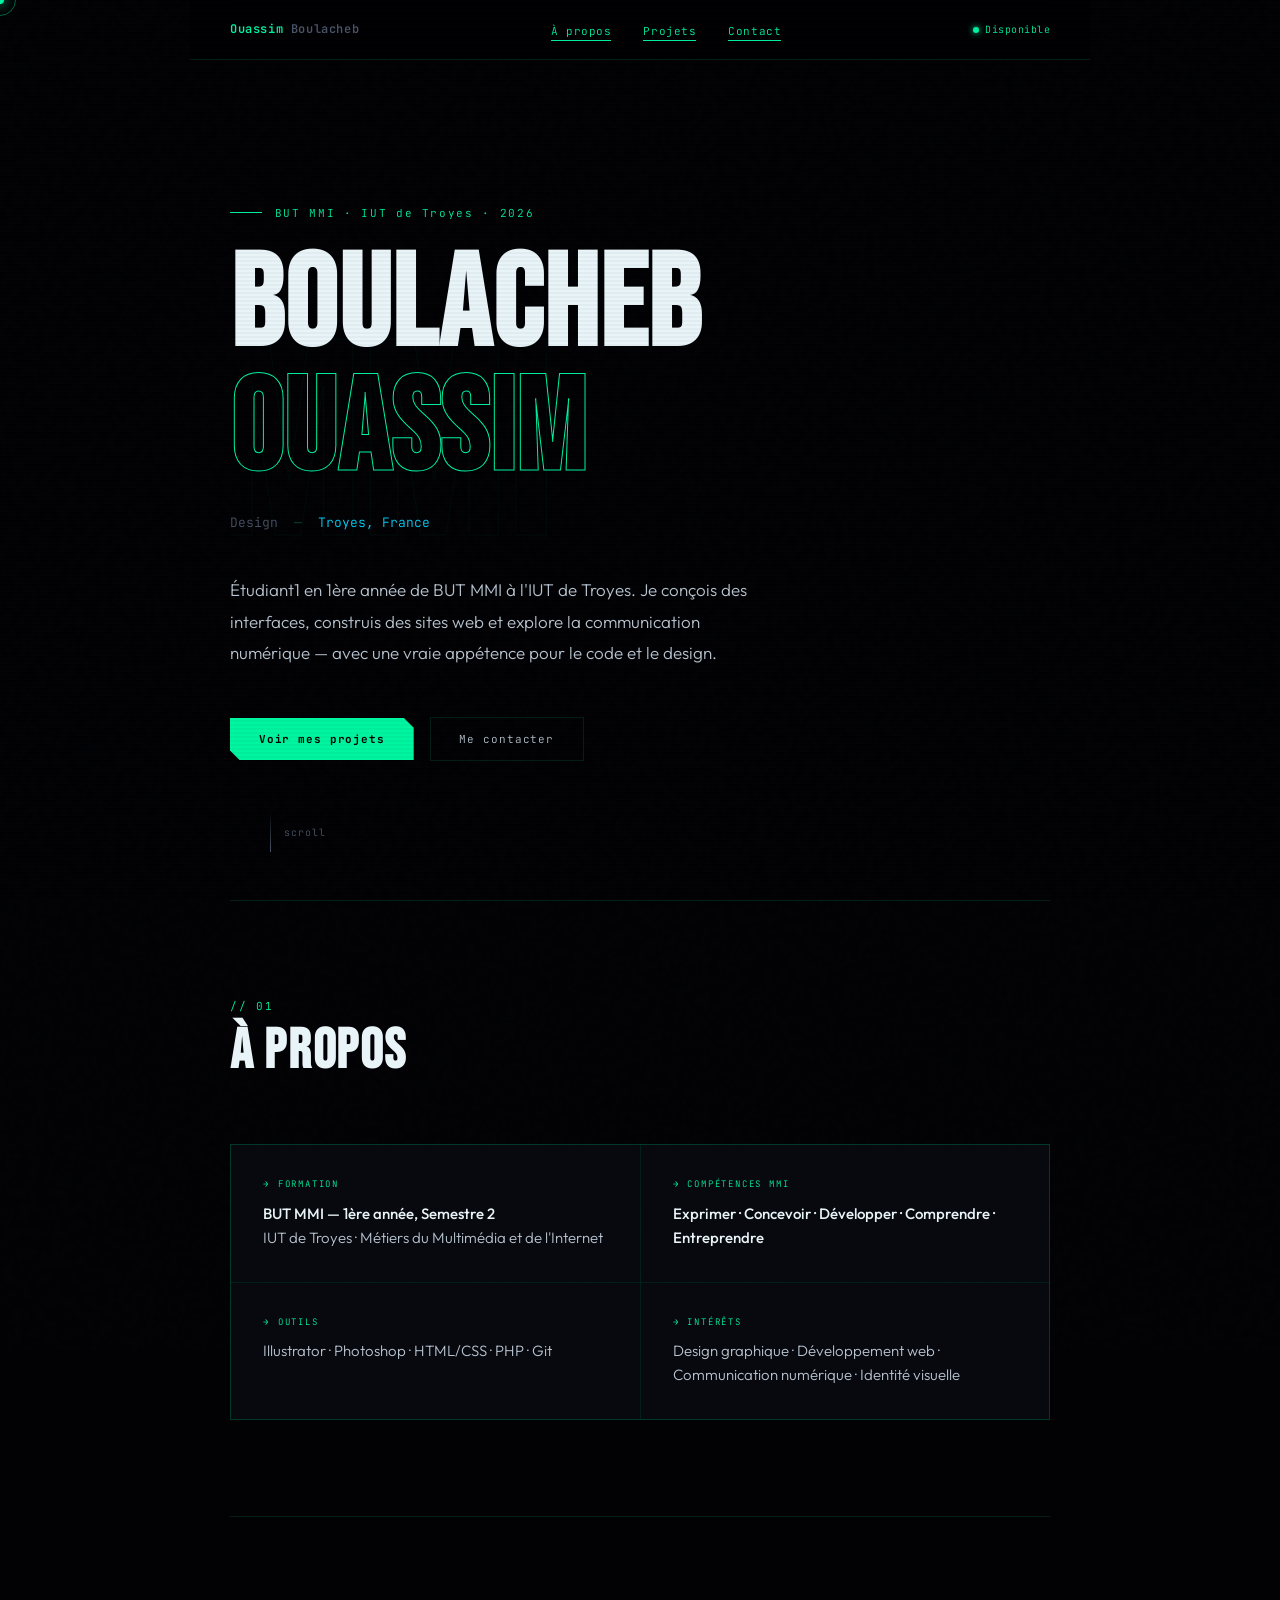
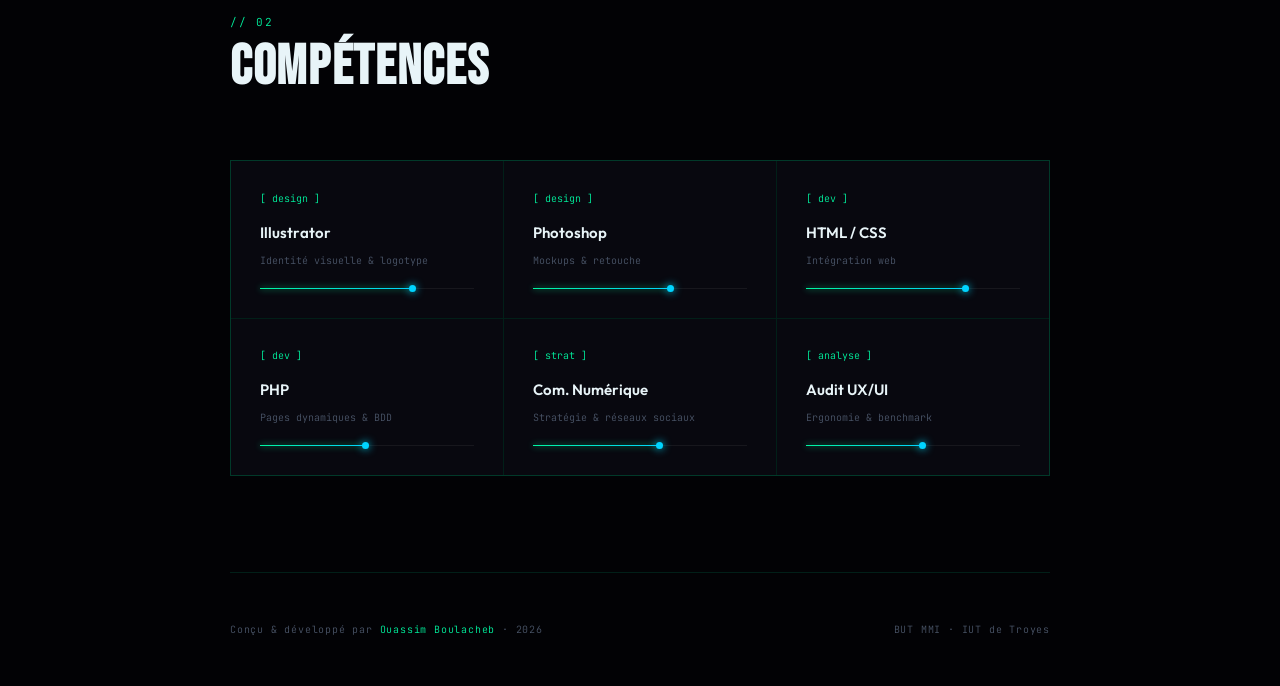
==== index.html @ 1a275382 "Update index.html" ====
<!DOCTYPE html>
<html lang="fr">
<head>
  <meta charset="UTF-8">
  <meta name="viewport" content="width=device-width, initial-scale=1.0">
  <title>Boulacheb Ouassim — Portfolio MMI</title>
  <link rel="stylesheet" href="style.css">
</head>
<body>

<div class="cursor"></div>
<div class="cursor-ring"></div>

<nav>
  <div class="nav-inner">
    <a href="index.html" class="nav-logo">Ouassim <span>Boulacheb</span></a>
    <ul class="nav-links">
      <li><a href="index.html" class="active">À propos</a></li>
      <li><a href="projets.html">Projets</a></li>
      <li><a href="contact.html">Contact</a></li>
    </ul>
    <span class="status-dot">Disponible</span>
  </div>
</nav>

<div class="container">

  <section class="hero">
    <div class="hero-bg-text" aria-hidden="true">MMI</div>

    <span class="hero-tag fade-in">BUT MMI · IUT de Troyes · 2026</span>

    <h1 class="hero-name fade-in delay-1">
      Boulacheb<br><span class="highlight">Ouassim</span>
    </h1>

    <p class="hero-sub fade-in delay-2">
      <span data-typed="Développeur web|Designer UI|Étudiant MMI|Créatif tech"></span>
      <span class="sep">—</span>
      <span class="loc">Troyes, France</span>
    </p>

    <p class="hero-desc fade-in delay-3">
      Étudiant1 en 1ère année de BUT MMI à l'IUT de Troyes. Je conçois des interfaces, construis des sites web et explore la communication numérique — avec une vraie appétence pour le code et le design.
    </p>

    <div class="hero-cta fade-in delay-4">
      <a href="projets.html" class="btn btn-primary">Voir mes projets</a>
      <a href="contact.html" class="btn btn-ghost">Me contacter</a>
    </div>

    <div class="scroll-hint fade-in delay-5">scroll</div>
  </section>

  <section id="about">
    <div class="sec-header fade-in">
      <span class="sec-num">// 01</span>
      <h2 class="sec-title">À propos</h2>
    </div>
    <div class="about-grid fade-in delay-1">
      <div class="about-cell">
        <div class="about-cell-label">Formation</div>
        <div class="about-cell-val"><strong>BUT MMI — 1ère année, Semestre 2</strong><br>IUT de Troyes · Métiers du Multimédia et de l'Internet</div>
      </div>
      <div class="about-cell">
        <div class="about-cell-label">Compétences MMI</div>
        <div class="about-cell-val"><strong>Exprimer · Concevoir · Développer · Comprendre · Entreprendre</strong></div>
      </div>
      <div class="about-cell">
        <div class="about-cell-label">Outils</div>
        <div class="about-cell-val">Illustrator · Photoshop · HTML/CSS · PHP · Git</div>
      </div>
      <div class="about-cell">
        <div class="about-cell-label">Intérêts</div>
        <div class="about-cell-val">Design graphique · Développement web · Communication numérique · Identité visuelle</div>
      </div>
    </div>
  </section>

  <section id="skills">
    <div class="sec-header fade-in">
      <span class="sec-num">// 02</span>
      <h2 class="sec-title">Compétences</h2>
    </div>
    <div class="skills-grid">
      <div class="skill-card fade-in delay-1">
        <span class="skill-icon">[ design ]</span>
        <div class="skill-name">Illustrator</div>
        <div class="skill-desc">Identité visuelle & logotype</div>
        <div class="skill-bar"><div class="skill-fill" style="width:72%"></div></div>
      </div>
      <div class="skill-card fade-in delay-2">
        <span class="skill-icon">[ design ]</span>
        <div class="skill-name">Photoshop</div>
        <div class="skill-desc">Mockups & retouche</div>
        <div class="skill-bar"><div class="skill-fill" style="width:65%"></div></div>
      </div>
      <div class="skill-card fade-in delay-3">
        <span class="skill-icon">[ dev ]</span>
        <div class="skill-name">HTML / CSS</div>
        <div class="skill-desc">Intégration web</div>
        <div class="skill-bar"><div class="skill-fill" style="width:75%"></div></div>
      </div>
      <div class="skill-card fade-in delay-4">
        <span class="skill-icon">[ dev ]</span>
        <div class="skill-name">PHP</div>
        <div class="skill-desc">Pages dynamiques & BDD</div>
        <div class="skill-bar"><div class="skill-fill" style="width:50%"></div></div>
      </div>
      <div class="skill-card fade-in delay-5">
        <span class="skill-icon">[ strat ]</span>
        <div class="skill-name">Com. Numérique</div>
        <div class="skill-desc">Stratégie & réseaux sociaux</div>
        <div class="skill-bar"><div class="skill-fill" style="width:60%"></div></div>
      </div>
      <div class="skill-card fade-in delay-6">
        <span class="skill-icon">[ analyse ]</span>
        <div class="skill-name">Audit UX/UI</div>
        <div class="skill-desc">Ergonomie & benchmark</div>
        <div class="skill-bar"><div class="skill-fill" style="width:55%"></div></div>
      </div>
    </div>
  </section>

  <footer>
    <div class="footer-inner">
      <p class="footer-copy">Conçu &amp; développé par <span>Ouassim Boulacheb</span> · 2026</p>
      <p class="footer-copy">BUT MMI · IUT de Troyes</p>
    </div>
  </footer>

</div>

<script src="main.js"></script>
</body>
</html>
---- style.css ----
@import url('https://fonts.googleapis.com/css2?family=Bebas+Neue&family=JetBrains+Mono:ital,wght@0,100..800;1,100..800&family=Outfit:wght@300;400;500;600&display=swap');

:root {
  --bg:       #020205;
  --bg1:      #08080f;
  --bg2:      #0d0d1a;
  --accent:   #00f5a0;
  --accent2:  #00d4ff;
  --hot:      #ff3366;
  --border:   rgba(0,245,160,0.12);
  --border2:  rgba(0,245,160,0.3);
  --text:     #b8c5d0;
  --dim:      #4a5568;
  --white:    #e8f4f8;
}

*,*::before,*::after{margin:0;padding:0;box-sizing:border-box}
html{scroll-behavior:smooth}

body {
  background: var(--bg);
  color: var(--text);
  font-family: 'Outfit', sans-serif;
  font-size: 16px;
  font-weight: 300;
  line-height: 1.7;
  overflow-x: hidden;
  cursor: none;
}

/* CUSTOM CURSOR */
.cursor {
  position: fixed;
  width: 8px; height: 8px;
  background: var(--accent);
  border-radius: 50%;
  pointer-events: none;
  z-index: 9999;
  transform: translate(-50%, -50%);
  transition: transform 0.1s, background 0.2s;
  box-shadow: 0 0 12px var(--accent);
}
.cursor-ring {
  position: fixed;
  width: 32px; height: 32px;
  border: 1px solid rgba(0,245,160,0.4);
  border-radius: 50%;
  pointer-events: none;
  z-index: 9998;
  transform: translate(-50%, -50%);
  transition: all 0.15s ease;
}
body:hover .cursor { opacity: 1; }

/* SCAN LINE */
body::after {
  content: '';
  position: fixed;
  inset: 0;
  background: repeating-linear-gradient(
    0deg,
    transparent,
    transparent 2px,
    rgba(0,0,0,0.03) 2px,
    rgba(0,0,0,0.03) 4px
  );
  pointer-events: none;
  z-index: 9997;
}

/* NOISE */
body::before {
  content: '';
  position: fixed;
  inset: -50%;
  width: 200%; height: 200%;
  background-image: url("data:image/svg+xml,%3Csvg viewBox='0 0 256 256' xmlns='http://www.w3.org/2000/svg'%3E%3Cfilter id='noise'%3E%3CfeTurbulence type='fractalNoise' baseFrequency='0.9' numOctaves='4' stitchTiles='stitch'/%3E%3C/filter%3E%3Crect width='100%25' height='100%25' filter='url(%23noise)' opacity='0.03'/%3E%3C/svg%3E");
  pointer-events: none;
  z-index: 0;
  opacity: 0.4;
}

/* CONTAINER */
.container {
  max-width: 900px;
  margin: 0 auto;
  padding: 0 2.5rem;
  position: relative;
  z-index: 1;
}

/* ── NAV ── */
nav {
  position: fixed;
  top: 0; left: 0; right: 0;
  z-index: 500;
  padding: 0;
}
.nav-inner {
  max-width: 900px;
  margin: 0 auto;
  padding: 1rem 2.5rem;
  display: flex;
  justify-content: space-between;
  align-items: center;
  border-bottom: 1px solid var(--border);
  background: rgba(2,2,5,0.85);
  backdrop-filter: blur(24px);
}
.nav-logo {
  font-family: 'JetBrains Mono', monospace;
  font-size: 12px;
  font-weight: 600;
  color: var(--accent);
  text-decoration: none;
  letter-spacing: 0.05em;
}
.nav-logo span { color: var(--dim); }
.nav-links { list-style: none; display: flex; gap: 2rem; }
.nav-links a {
  font-family: 'JetBrains Mono', monospace;
  font-size: 11px;
  color: var(--dim);
  text-decoration: none;
  letter-spacing: 0.05em;
  transition: color 0.2s;
  position: relative;
}
.nav-links a::after {
  content: '';
  position: absolute;
  bottom: -3px; left: 0;
  width: 0; height: 1px;
  background: var(--accent);
  transition: width 0.25s;
}
.nav-links a:hover, .nav-links a.active { color: var(--accent); }
.nav-links a:hover::after, .nav-links a.active::after { width: 100%; }

/* STATUS DOT */
.status-dot {
  display: inline-flex;
  align-items: center;
  gap: 6px;
  font-family: 'JetBrains Mono', monospace;
  font-size: 10px;
  color: var(--accent);
  letter-spacing: 0.05em;
}
.status-dot::before {
  content: '';
  width: 6px; height: 6px;
  background: var(--accent);
  border-radius: 50%;
  animation: pulse 2s infinite;
  box-shadow: 0 0 6px var(--accent);
}
@keyframes pulse {
  0%,100%{opacity:1;transform:scale(1)}
  50%{opacity:0.5;transform:scale(0.8)}
}

/* ── HERO ── */
.hero {
  min-height: 100vh;
  display: flex;
  flex-direction: column;
  justify-content: center;
  padding: 8rem 0 4rem;
  position: relative;
  overflow: hidden;
}

/* BIG BG TEXT */
.hero-bg-text {
  position: absolute;
  top: 50%; left: -2%;
  transform: translateY(-50%);
  font-family: 'Bebas Neue', sans-serif;
  font-size: clamp(140px, 22vw, 280px);
  color: transparent;
  -webkit-text-stroke: 1px rgba(0,245,160,0.04);
  letter-spacing: -0.02em;
  white-space: nowrap;
  pointer-events: none;
  user-select: none;
  line-height: 1;
}

.hero-tag {
  font-family: 'JetBrains Mono', monospace;
  font-size: 11px;
  color: var(--accent);
  letter-spacing: 0.15em;
  margin-bottom: 1.5rem;
  display: flex;
  align-items: center;
  gap: 0.8rem;
}
.hero-tag::before {
  content: '';
  display: block;
  width: 32px; height: 1px;
  background: var(--accent);
}

.hero-name {
  font-family: 'Bebas Neue', sans-serif;
  font-size: clamp(64px, 11vw, 130px);
  color: var(--white);
  letter-spacing: 0.01em;
  line-height: 0.95;
  margin-bottom: 1.2rem;
  position: relative;
}

.hero-name .highlight {
  color: transparent;
  -webkit-text-stroke: 1px var(--accent);
  position: relative;
}

.hero-sub {
  font-family: 'JetBrains Mono', monospace;
  font-size: 13px;
  color: var(--dim);
  margin-bottom: 2.5rem;
  display: flex;
  align-items: center;
  gap: 1rem;
  flex-wrap: wrap;
}
.hero-sub .sep { color: var(--border2); }
.hero-sub .loc { color: var(--accent2); }

.hero-desc {
  font-size: 17px;
  color: var(--text);
  max-width: 520px;
  line-height: 1.85;
  margin-bottom: 3rem;
  font-weight: 300;
}

.hero-cta { display: flex; gap: 1rem; align-items: center; flex-wrap: wrap; }

.btn {
  display: inline-flex;
  align-items: center;
  gap: 0.5rem;
  padding: 0.75rem 1.8rem;
  font-family: 'JetBrains Mono', monospace;
  font-size: 11px;
  letter-spacing: 0.08em;
  text-decoration: none;
  transition: all 0.2s;
  position: relative;
  overflow: hidden;
}

.btn-primary {
  background: var(--accent);
  color: var(--bg);
  font-weight: 700;
  clip-path: polygon(0 0, calc(100% - 10px) 0, 100% 10px, 100% 100%, 10px 100%, 0 calc(100% - 10px));
}
.btn-primary:hover {
  background: var(--accent2);
  transform: translateY(-2px);
  box-shadow: 0 8px 24px rgba(0,245,160,0.25);
}

.btn-ghost {
  background: transparent;
  color: var(--text);
  border: 1px solid var(--border);
}
.btn-ghost:hover {
  border-color: var(--border2);
  color: var(--accent);
}

/* SCROLL INDICATOR */
.scroll-hint {
  position: absolute;
  bottom: 3rem; left: 2.5rem;
  display: flex;
  align-items: center;
  gap: 0.8rem;
  font-family: 'JetBrains Mono', monospace;
  font-size: 10px;
  color: var(--dim);
  letter-spacing: 0.1em;
  animation: float 3s ease-in-out infinite;
}
@keyframes float { 0%,100%{transform:translateY(0)}50%{transform:translateY(6px)} }
.scroll-hint::before {
  content: '';
  display: block;
  width: 1px; height: 40px;
  background: linear-gradient(to bottom, transparent, var(--dim));
}

/* ── SECTIONS ── */
section { padding: 6rem 0; border-top: 1px solid var(--border); }

.sec-header { margin-bottom: 4rem; }
.sec-num {
  font-family: 'JetBrains Mono', monospace;
  font-size: 11px;
  color: var(--accent);
  letter-spacing: 0.15em;
  display: block;
  margin-bottom: 0.5rem;
}
.sec-title {
  font-family: 'Bebas Neue', sans-serif;
  font-size: clamp(36px, 5vw, 56px);
  color: var(--white);
  letter-spacing: 0.03em;
  line-height: 1;
}

/* ── ABOUT ── */
.about-grid {
  display: grid;
  grid-template-columns: 1fr 1fr;
  gap: 1px;
  background: var(--border);
  border: 1px solid var(--border);
}
.about-cell {
  background: var(--bg1);
  padding: 2rem;
  transition: background 0.3s;
}
.about-cell:hover { background: var(--bg2); }
.about-cell-label {
  font-family: 'JetBrains Mono', monospace;
  font-size: 9px;
  color: var(--accent);
  letter-spacing: 0.2em;
  text-transform: uppercase;
  margin-bottom: 0.6rem;
  display: flex;
  align-items: center;
  gap: 0.5rem;
}
.about-cell-label::before { content: '→'; }
.about-cell-val { font-size: 15px; color: var(--text); line-height: 1.6; }
.about-cell-val strong { color: var(--white); font-weight: 500; }

/* ── SKILLS ── */
.skills-grid {
  display: grid;
  grid-template-columns: repeat(3, 1fr);
  gap: 1px;
  background: var(--border);
  border: 1px solid var(--border);
}
.skill-card {
  background: var(--bg1);
  padding: 1.8rem;
  position: relative;
  overflow: hidden;
  transition: background 0.3s;
  group: true;
}
.skill-card::before {
  content: '';
  position: absolute;
  top: 0; left: 0; right: 0;
  height: 2px;
  background: linear-gradient(to right, var(--accent), var(--accent2));
  transform: scaleX(0);
  transform-origin: left;
  transition: transform 0.4s ease;
}
.skill-card:hover { background: var(--bg2); }
.skill-card:hover::before { transform: scaleX(1); }

.skill-icon {
  font-family: 'JetBrains Mono', monospace;
  font-size: 10px;
  color: var(--accent);
  margin-bottom: 0.8rem;
  display: block;
}
.skill-name {
  font-family: 'Outfit', sans-serif;
  font-size: 15px;
  font-weight: 600;
  color: var(--white);
  margin-bottom: 0.4rem;
}
.skill-desc {
  font-family: 'JetBrains Mono', monospace;
  font-size: 10px;
  color: var(--dim);
  margin-bottom: 1.2rem;
}
.skill-bar { height: 1px; background: rgba(255,255,255,0.06); position: relative; }
.skill-fill {
  height: 100%;
  background: linear-gradient(to right, var(--accent), var(--accent2));
  position: relative;
  box-shadow: 0 0 6px var(--accent);
  transition: width 1.2s cubic-bezier(0.22,1,0.36,1);
}
.skill-fill::after {
  content: '';
  position: absolute;
  right: -2px; top: -3px;
  width: 7px; height: 7px;
  background: var(--accent2);
  border-radius: 50%;
  box-shadow: 0 0 8px var(--accent2);
}

/* ── PROJECTS ── */
.projects-list { display: flex; flex-direction: column; gap: 1px; background: var(--border); border: 1px solid var(--border); }

.project-card {
  background: var(--bg1);
  padding: 2.5rem;
  display: grid;
  grid-template-columns: 80px 1fr auto;
  gap: 2rem;
  align-items: start;
  transition: background 0.3s;
  position: relative;
  overflow: hidden;
}
.project-card::after {
  content: '';
  position: absolute;
  inset: 0;
  background: linear-gradient(135deg, rgba(0,245,160,0.02), transparent 50%);
  opacity: 0;
  transition: opacity 0.3s;
}
.project-card:hover { background: var(--bg2); }
.project-card:hover::after { opacity: 1; }

.project-num {
  font-family: 'Bebas Neue', sans-serif;
  font-size: 48px;
  color: transparent;
  -webkit-text-stroke: 1px rgba(0,245,160,0.2);
  line-height: 1;
  transition: -webkit-text-stroke-color 0.3s;
}
.project-card:hover .project-num { -webkit-text-stroke-color: rgba(0,245,160,0.5); }

.project-body {}
.project-meta {
  display: flex;
  align-items: center;
  gap: 0.8rem;
  margin-bottom: 0.7rem;
  flex-wrap: wrap;
}
.project-year {
  font-family: 'JetBrains Mono', monospace;
  font-size: 10px;
  color: var(--dim);
  letter-spacing: 0.1em;
}
.project-badge {
  font-family: 'JetBrains Mono', monospace;
  font-size: 9px;
  padding: 2px 10px;
  border-radius: 2px;
  letter-spacing: 0.08em;
}
.badge-done  { background: rgba(0,245,160,0.08); color: var(--accent); border: 1px solid rgba(0,245,160,0.2); }
.badge-wip   { background: rgba(255,200,80,0.08); color: #ffcc50; border: 1px solid rgba(255,200,80,0.2); }
.badge-group { background: rgba(0,212,255,0.08); color: var(--accent2); border: 1px solid rgba(0,212,255,0.2); }

.project-title {
  font-family: 'Bebas Neue', sans-serif;
  font-size: 26px;
  color: var(--white);
  letter-spacing: 0.05em;
  margin-bottom: 0.6rem;
}
.project-context {
  font-family: 'JetBrains Mono', monospace;
  font-size: 10px;
  color: var(--accent);
  margin-bottom: 0.8rem;
  letter-spacing: 0.05em;
}
.project-desc { font-size: 14px; color: var(--text); line-height: 1.75; margin-bottom: 1.2rem; }
.project-tags { display: flex; gap: 0.4rem; flex-wrap: wrap; }
.tag {
  font-family: 'JetBrains Mono', monospace;
  font-size: 9px;
  color: var(--dim);
  border: 1px solid rgba(255,255,255,0.08);
  padding: 2px 8px;
  transition: all 0.2s;
}
.tag:hover { border-color: var(--border2); color: var(--accent); }

.project-skills { text-align: right; }
.project-skills-label {
  font-family: 'JetBrains Mono', monospace;
  font-size: 9px;
  color: var(--dim);
  display: block;
  margin-bottom: 0.4rem;
  letter-spacing: 0.1em;
}
.competence-tag {
  display: inline-block;
  font-family: 'JetBrains Mono', monospace;
  font-size: 9px;
  padding: 2px 8px;
  margin: 2px;
  border: 1px solid rgba(255,51,102,0.25);
  color: var(--hot);
  background: rgba(255,51,102,0.05);
}

/* ── CONTACT ── */
.contact-wrap {
  display: grid;
  grid-template-columns: 1fr 1fr;
  gap: 1px;
  background: var(--border);
  border: 1px solid var(--border);
}
.contact-item {
  background: var(--bg1);
  padding: 1.8rem 2rem;
  display: flex;
  align-items: center;
  gap: 1.4rem;
  text-decoration: none;
  transition: background 0.3s;
  position: relative;
  overflow: hidden;
}
.contact-item:hover { background: var(--bg2); }
.contact-item:hover .contact-icon { color: var(--accent2); text-shadow: 0 0 12px var(--accent2); }

.contact-icon {
  font-family: 'JetBrains Mono', monospace;
  font-size: 16px;
  color: var(--accent);
  text-shadow: 0 0 8px var(--accent);
  transition: all 0.2s;
  flex-shrink: 0;
  width: 28px;
  text-align: center;
}
.contact-label {
  font-family: 'JetBrains Mono', monospace;
  font-size: 9px;
  color: var(--dim);
  letter-spacing: 0.15em;
  text-transform: uppercase;
  display: block;
  margin-bottom: 0.3rem;
}
.contact-val { font-size: 14px; color: var(--text); }
.contact-val:hover { color: var(--white); }

/* ── PAGE HERO ── */
.page-hero {
  padding-top: 10rem;
  padding-bottom: 4rem;
  border-bottom: 1px solid var(--border);
  position: relative;
  overflow: hidden;
}
.page-hero .hero-bg-text {
  font-size: clamp(100px,16vw,200px);
  top: 40%;
}
.page-hero .hero-name { font-size: clamp(48px,8vw,96px); }

/* ── FOOTER ── */
footer {
  padding: 3rem 0;
  border-top: 1px solid var(--border);
  position: relative;
  z-index: 1;
}
.footer-inner {
  display: flex;
  justify-content: space-between;
  align-items: center;
}
.footer-copy {
  font-family: 'JetBrains Mono', monospace;
  font-size: 10px;
  color: var(--dim);
  letter-spacing: 0.08em;
}
.footer-copy span { color: var(--accent); }

/* ── ANIMATIONS ── */
.fade-in {
  opacity: 0;
  transform: translateY(24px);
  animation: fadeUp 0.9s cubic-bezier(0.22,1,0.36,1) forwards;
}
@keyframes fadeUp { to { opacity:1; transform:translateY(0); } }
.delay-1{animation-delay:0.05s}
.delay-2{animation-delay:0.12s}
.delay-3{animation-delay:0.2s}
.delay-4{animation-delay:0.3s}
.delay-5{animation-delay:0.42s}
.delay-6{animation-delay:0.56s}

/* RESPONSIVE */
@media(max-width:700px){
  .skills-grid{grid-template-columns:1fr 1fr}
  .contact-wrap{grid-template-columns:1fr}
  .project-card{grid-template-columns:1fr;gap:1rem}
  .project-num{font-size:32px}
  .project-skills{text-align:left}
  .about-grid{grid-template-columns:1fr}
  .footer-inner{flex-direction:column;gap:1rem;text-align:center}
  .nav-links{gap:1.2rem}
}
@media(max-width:480px){
  .skills-grid{grid-template-columns:1fr}
}
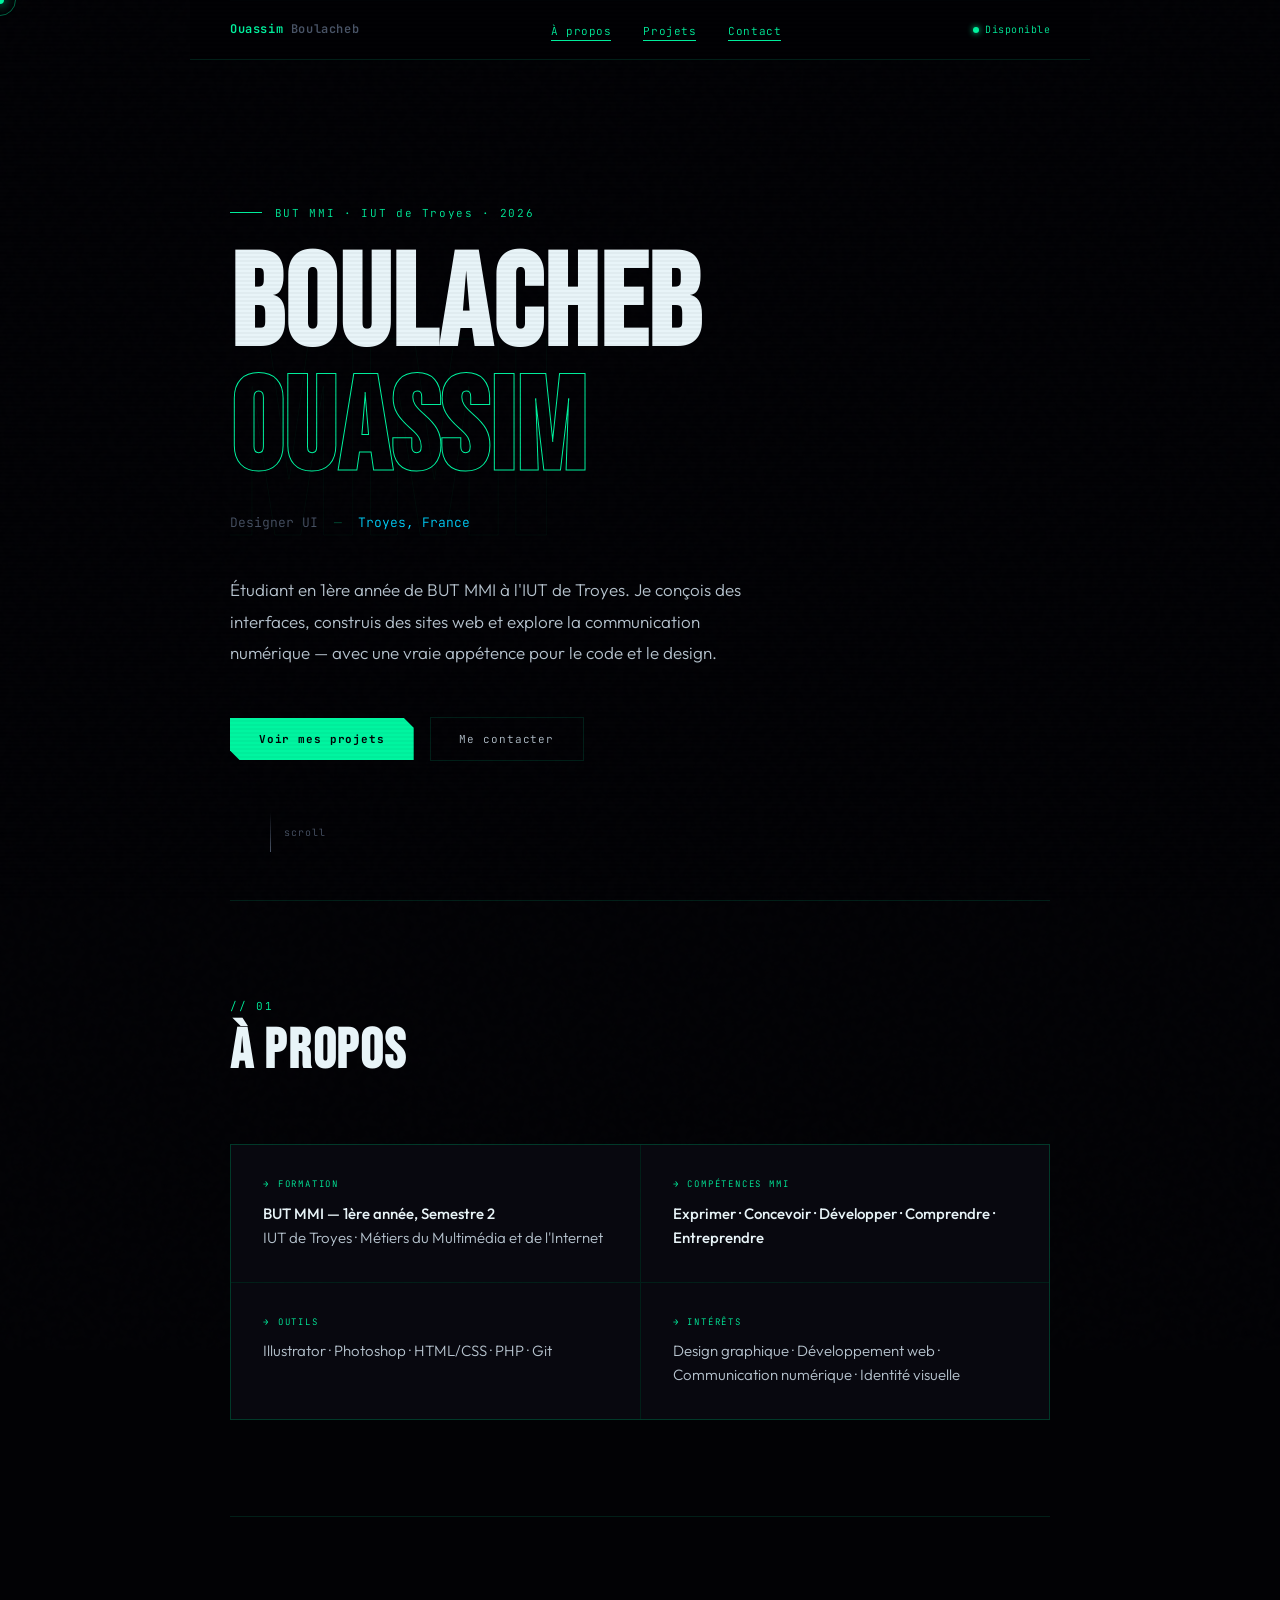
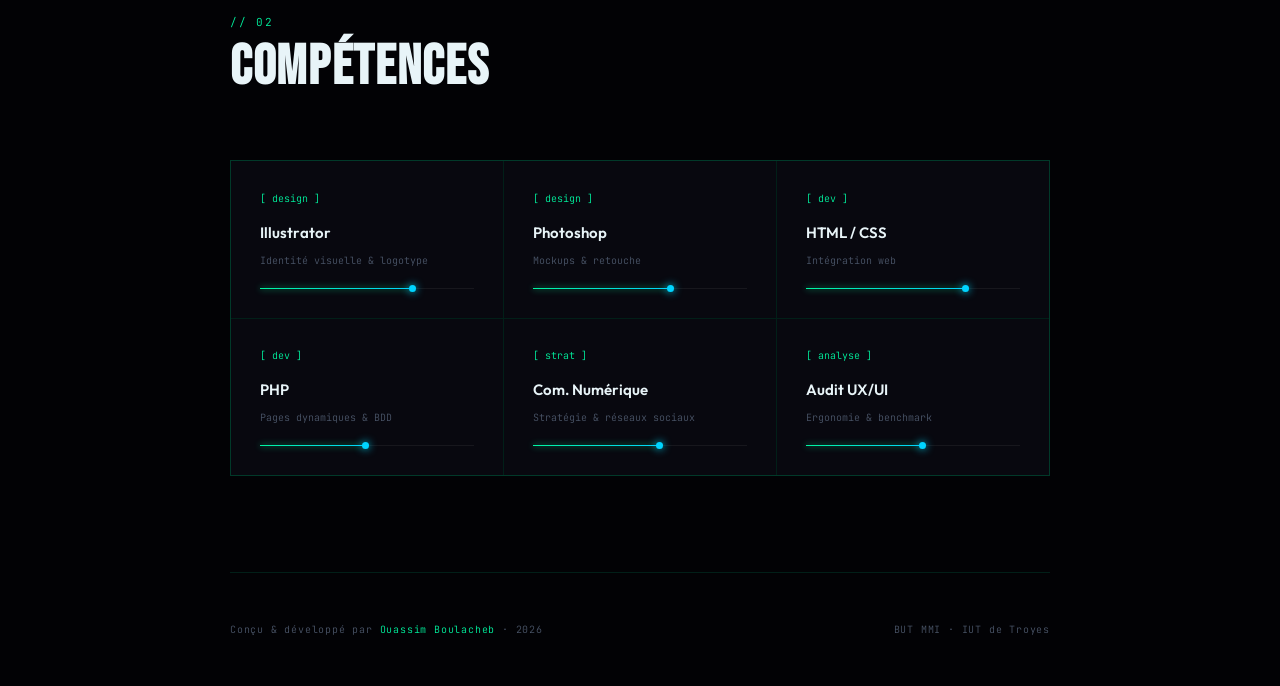
==== commit b68cdd87: "Update index.html" ====
--- a/index.html
+++ b/index.html
@@ -41,7 +41,7 @@
     </p>
 
     <p class="hero-desc fade-in delay-3">
-      Étudiant1 en 1ère année de BUT MMI à l'IUT de Troyes. Je conçois des interfaces, construis des sites web et explore la communication numérique — avec une vraie appétence pour le code et le design.
+      Étudiant en 1ère année de BUT MMI à l'IUT de Troyes. Je conçois des interfaces, construis des sites web et explore la communication numérique — avec une vraie appétence pour le code et le design.
     </p>
 
     <div class="hero-cta fade-in delay-4">
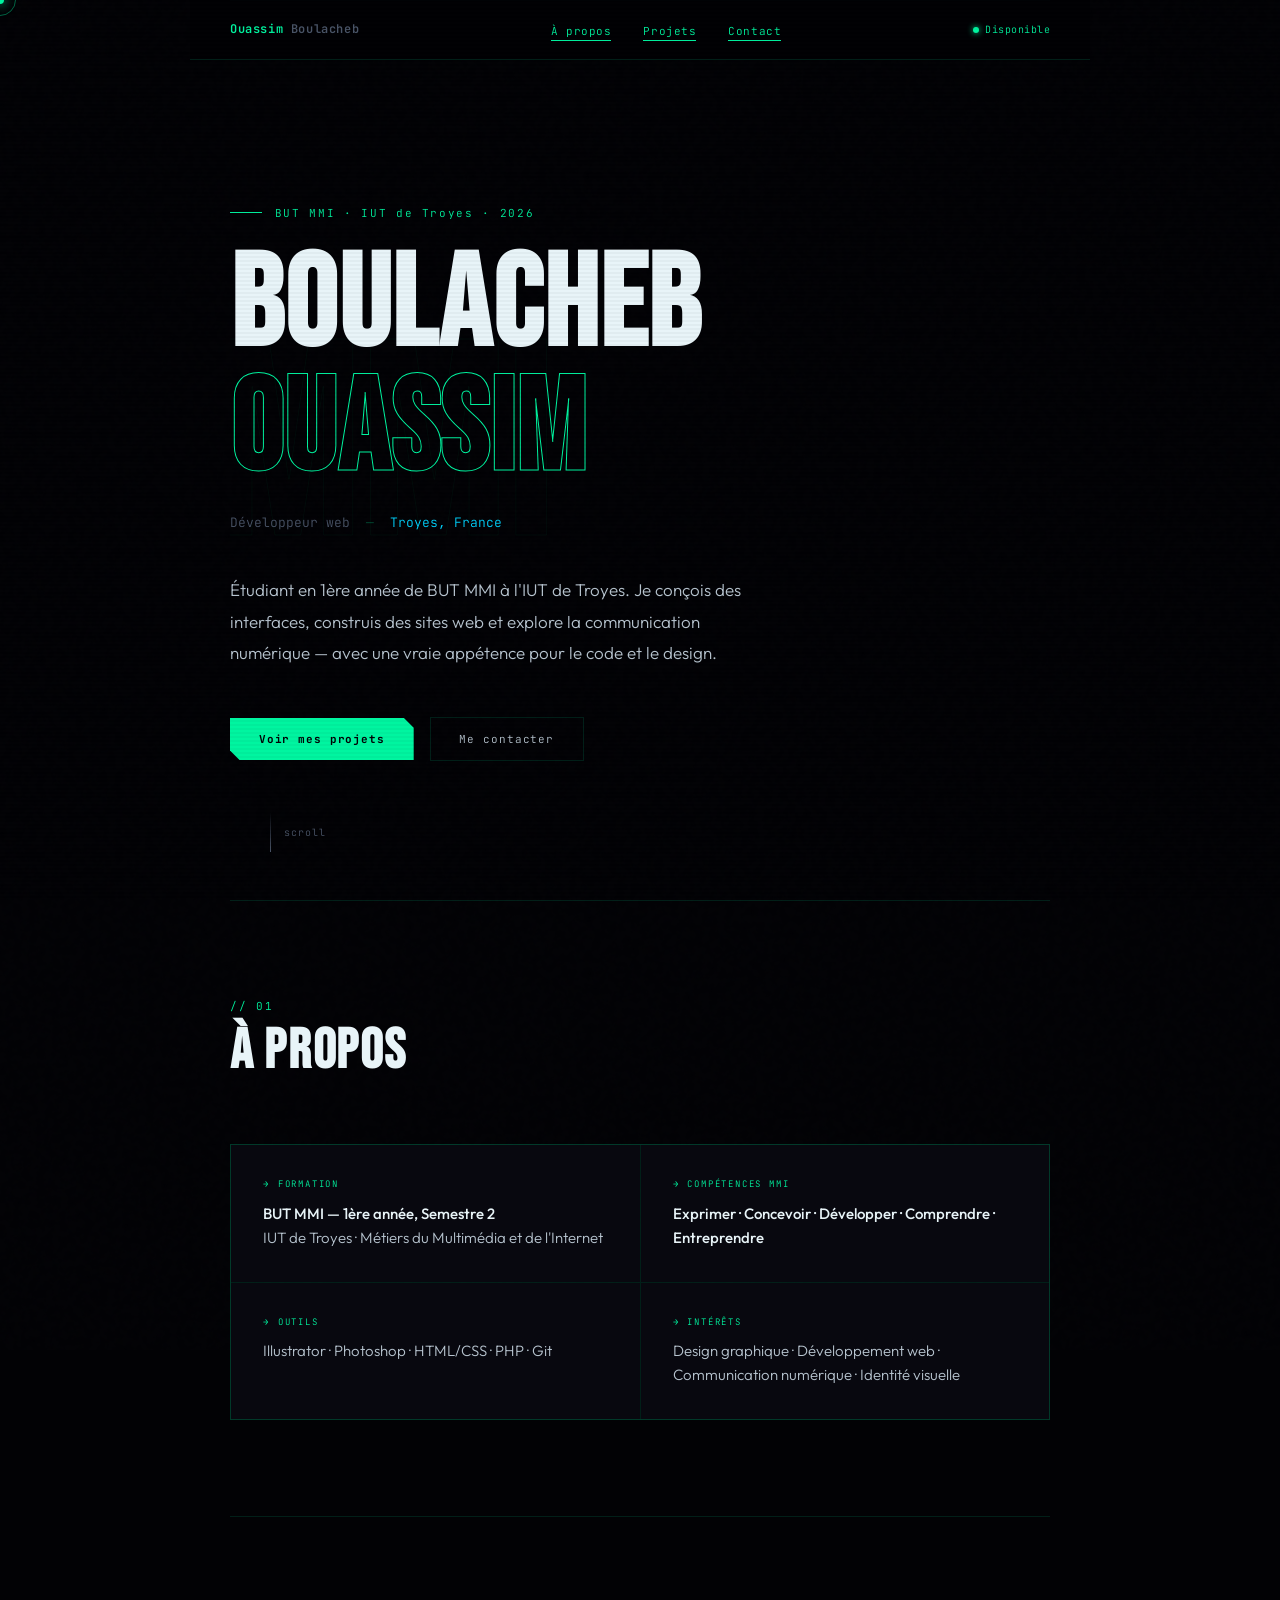
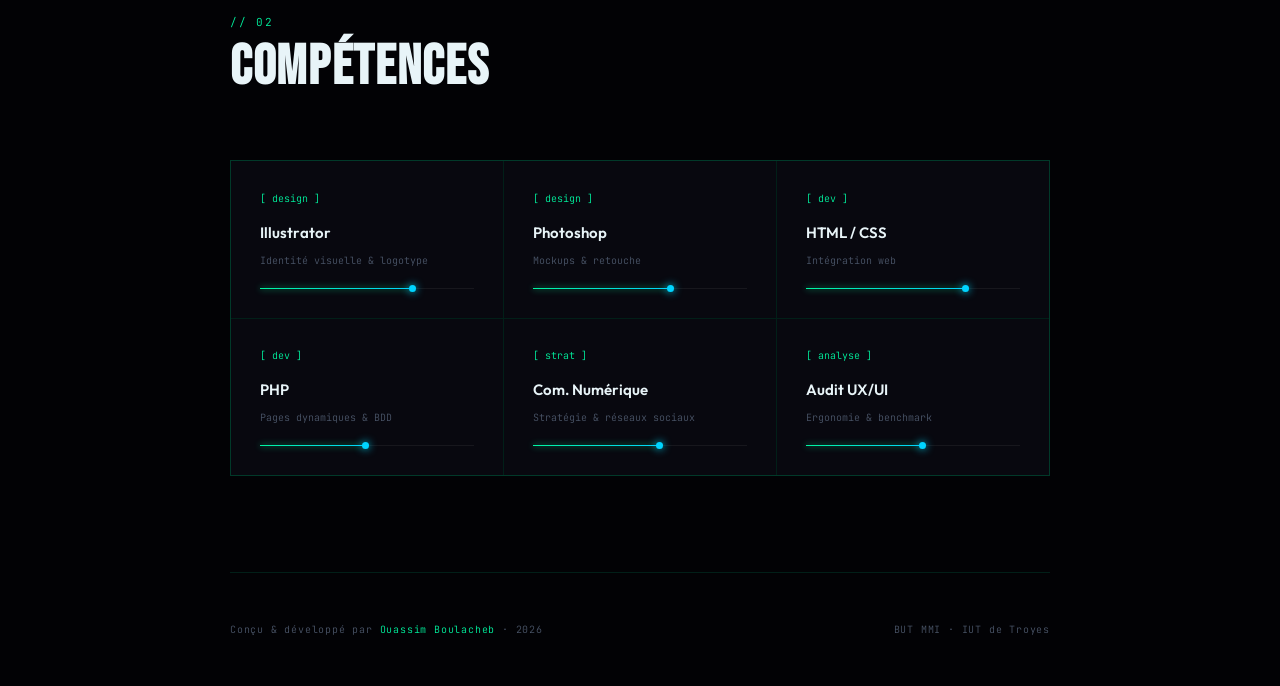
==== commit 45d14d4d: "Add files via upload" ====
--- a/index.html
+++ b/index.html
@@ -3,7 +3,14 @@
 <head>
   <meta charset="UTF-8">
   <meta name="viewport" content="width=device-width, initial-scale=1.0">
-  <title>Boulacheb Ouassim — Portfolio MMI</title>
+  <title>Ouassim Boulacheb — Portfolio MMI · Développeur web & Designer UI</title>
+  <meta name="description" content="Portfolio d'Ouassim Boulacheb, étudiant en BUT MMI à l'IUT de Troyes. Développeur web, designer UI et communicant numérique. Découvrez mes projets et compétences.">
+  <link rel="canonical" href="https://ouassimboulacheb.github.io/index.html">
+  <!-- Open Graph -->
+  <meta property="og:title" content="Ouassim Boulacheb — Portfolio MMI">
+  <meta property="og:description" content="Étudiant BUT MMI à Troyes. Développeur web, designer UI et communicant numérique.">
+  <meta property="og:type" content="website">
+  <meta property="og:url" content="https://ouassimboulacheb.github.io/">
   <link rel="stylesheet" href="style.css">
 </head>
 <body>
@@ -24,6 +31,7 @@
 </nav>
 
 <div class="container">
+  <main>
 
   <section class="hero">
     <div class="hero-bg-text" aria-hidden="true">MMI</div>
@@ -129,8 +137,9 @@
     </div>
   </footer>
 
+  </main>
 </div>
 
-<script src="main.js"></script>
+<script src="main.js" defer></script>
 </body>
 </html>
--- a/style.css
+++ b/style.css
@@ -1,4 +1,4 @@
-@import url('https://fonts.googleapis.com/css2?family=Bebas+Neue&family=JetBrains+Mono:ital,wght@0,100..800;1,100..800&family=Outfit:wght@300;400;500;600&display=swap');
+@import url('https://fonts.googleapis.com/css2?family=Bebas+Neue&family=JetBrains+Mono:wght@400;600&family=Outfit:wght@300;400;600&display=swap');
 
 :root {
   --bg:       #020205;
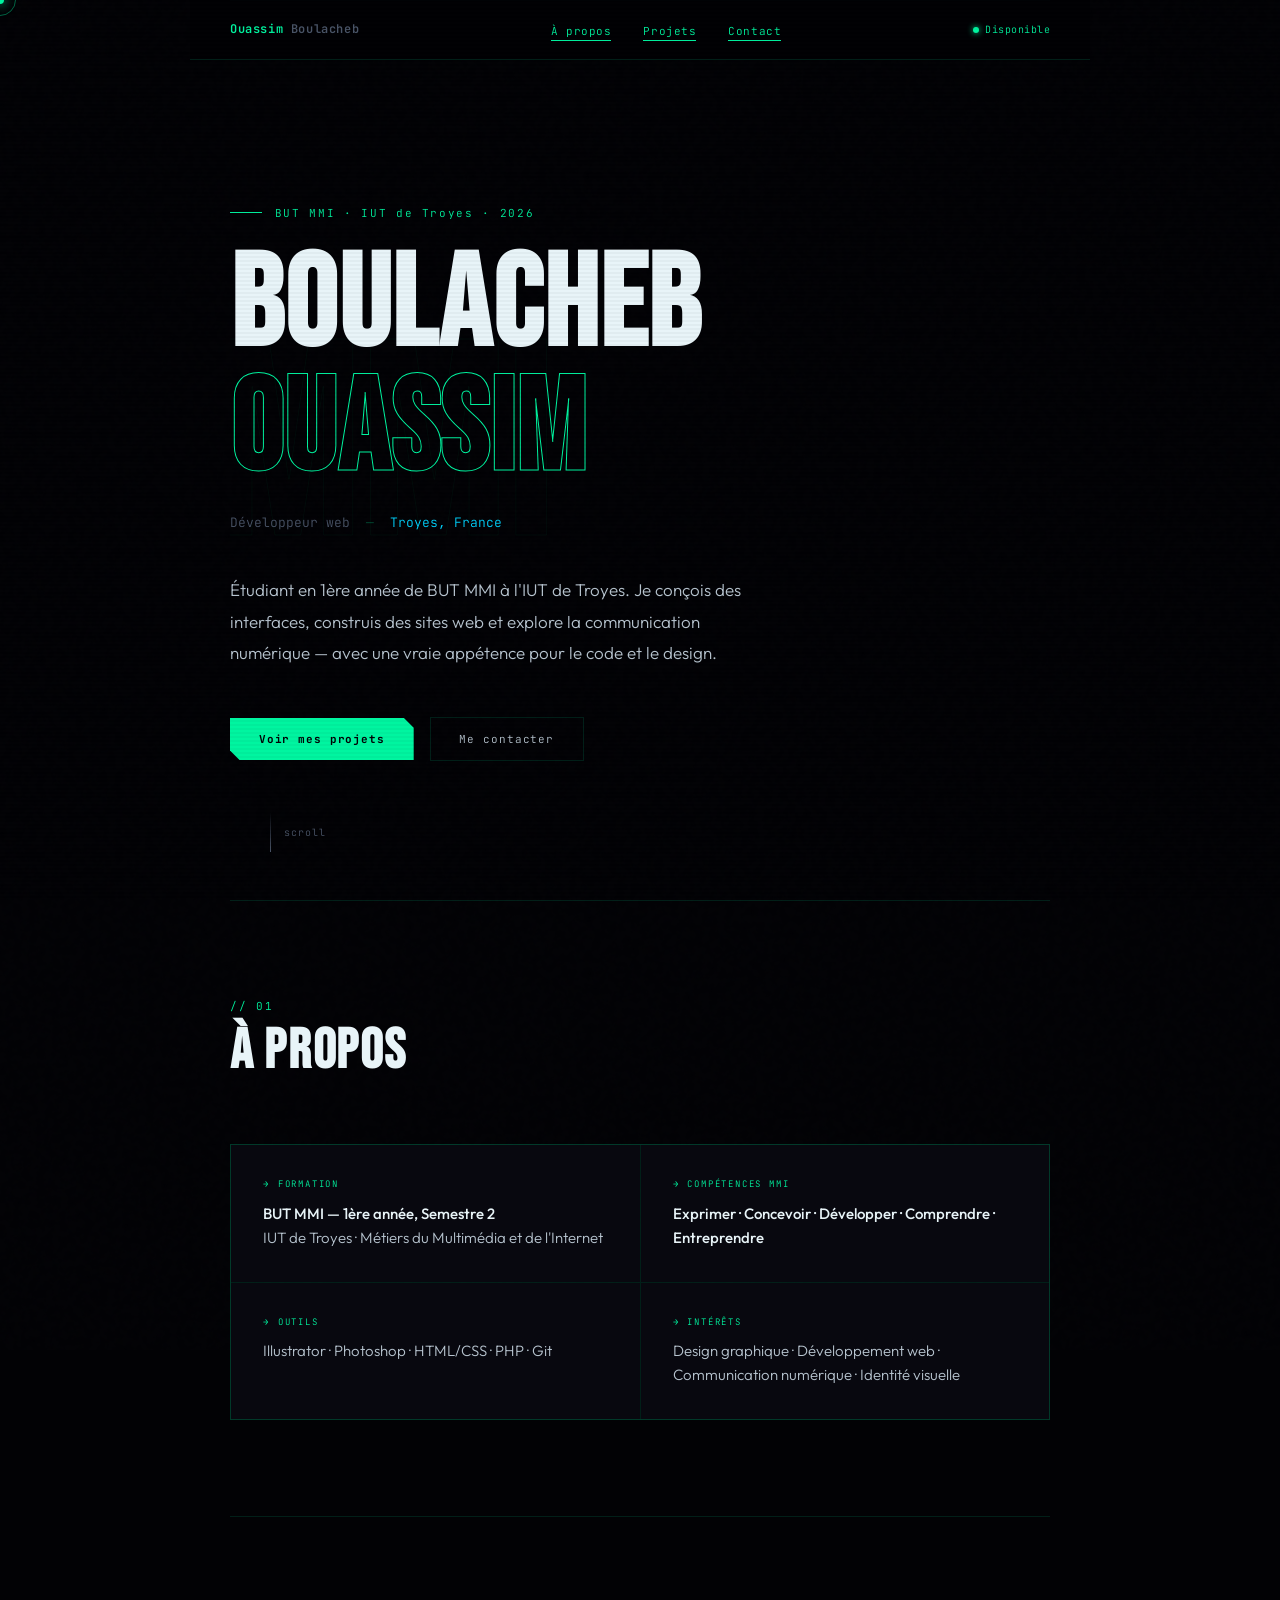
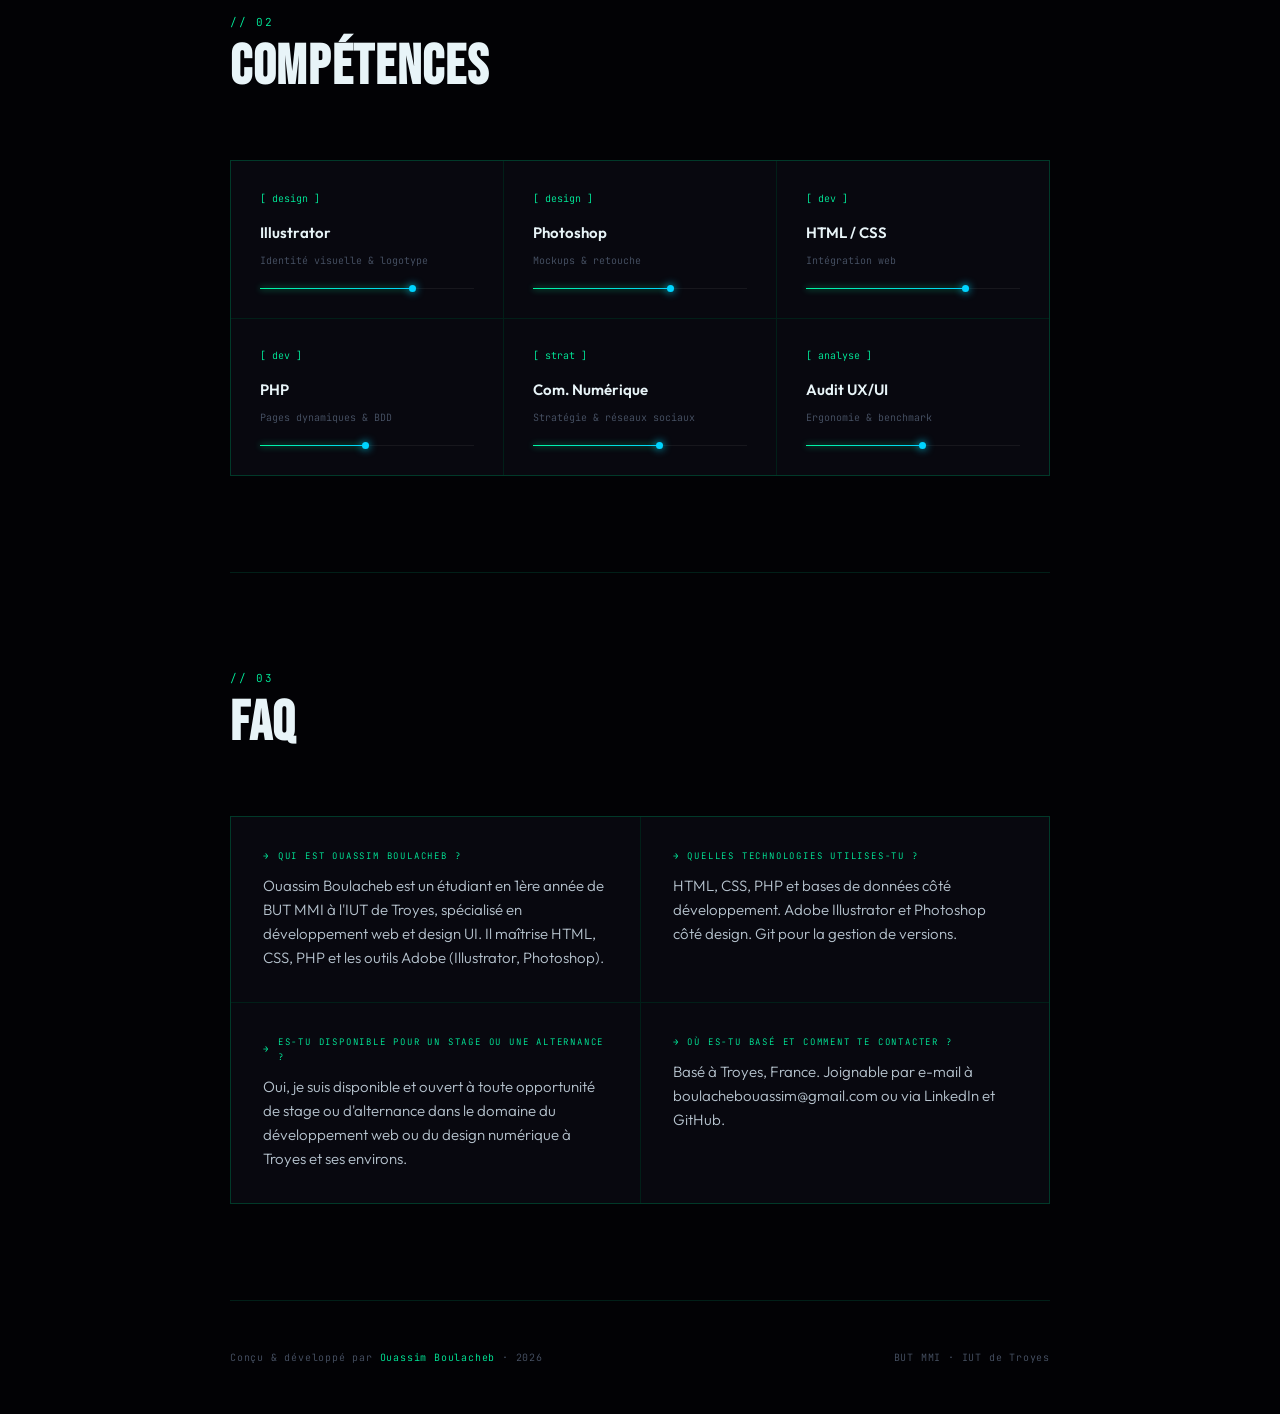
==== commit ceeb75cc: "Add files via upload" ====
--- a/index.html
+++ b/index.html
@@ -12,6 +12,28 @@
   <meta property="og:type" content="website">
   <meta property="og:url" content="https://ouassimboulacheb.github.io/">
   <link rel="stylesheet" href="style.css">
+
+  <!-- GEO : Données structurées JSON-LD (Action 3.3) -->
+  <script type="application/ld+json">
+  {
+    "@context": "https://schema.org",
+    "@type": "Person",
+    "name": "Ouassim Boulacheb",
+    "jobTitle": "Étudiant BUT MMI — Développeur web & Designer UI",
+    "url": "https://ouassimboulacheb.github.io",
+    "address": {
+      "@type": "PostalAddress",
+      "addressLocality": "Troyes",
+      "addressCountry": "FR"
+    },
+    "knowsAbout": ["HTML", "CSS", "PHP", "JavaScript", "Illustrator", "Photoshop", "Communication numérique", "Design graphique", "Identité visuelle", "Audit UX/UI"],
+    "alumniOf": "IUT de Troyes — BUT MMI",
+    "sameAs": [
+      "https://github.com/OuassimBoulacheb",
+      "https://www.linkedin.com/in/ouassim-b-bba0633ab/"
+    ]
+  }
+  </script>
 </head>
 <body>
 
@@ -130,6 +152,45 @@
     </div>
   </section>
 
+  <!-- GEO : Section FAQ structure question → réponse (Actions 3.1 & 3.2) -->
+  <section id="faq" itemscope itemtype="https://schema.org/FAQPage">
+    <div class="sec-header fade-in">
+      <span class="sec-num">// 03</span>
+      <h2 class="sec-title">FAQ</h2>
+    </div>
+    <div class="about-grid fade-in delay-1">
+
+      <div class="about-cell" itemscope itemprop="mainEntity" itemtype="https://schema.org/Question">
+        <div class="about-cell-label" itemprop="name">Qui est Ouassim Boulacheb ?</div>
+        <div class="about-cell-val" itemscope itemprop="acceptedAnswer" itemtype="https://schema.org/Answer">
+          <span itemprop="text">Ouassim Boulacheb est un étudiant en 1ère année de BUT MMI à l'IUT de Troyes, spécialisé en développement web et design UI. Il maîtrise HTML, CSS, PHP et les outils Adobe (Illustrator, Photoshop).</span>
+        </div>
+      </div>
+
+      <div class="about-cell" itemscope itemprop="mainEntity" itemtype="https://schema.org/Question">
+        <div class="about-cell-label" itemprop="name">Quelles technologies utilises-tu ?</div>
+        <div class="about-cell-val" itemscope itemprop="acceptedAnswer" itemtype="https://schema.org/Answer">
+          <span itemprop="text">HTML, CSS, PHP et bases de données côté développement. Adobe Illustrator et Photoshop côté design. Git pour la gestion de versions.</span>
+        </div>
+      </div>
+
+      <div class="about-cell" itemscope itemprop="mainEntity" itemtype="https://schema.org/Question">
+        <div class="about-cell-label" itemprop="name">Es-tu disponible pour un stage ou une alternance ?</div>
+        <div class="about-cell-val" itemscope itemprop="acceptedAnswer" itemtype="https://schema.org/Answer">
+          <span itemprop="text">Oui, je suis disponible et ouvert à toute opportunité de stage ou d'alternance dans le domaine du développement web ou du design numérique à Troyes et ses environs.</span>
+        </div>
+      </div>
+
+      <div class="about-cell" itemscope itemprop="mainEntity" itemtype="https://schema.org/Question">
+        <div class="about-cell-label" itemprop="name">Où es-tu basé et comment te contacter ?</div>
+        <div class="about-cell-val" itemscope itemprop="acceptedAnswer" itemtype="https://schema.org/Answer">
+          <span itemprop="text">Basé à Troyes, France. Joignable par e-mail à boulachebouassim@gmail.com ou via LinkedIn et GitHub.</span>
+        </div>
+      </div>
+
+    </div>
+  </section>
+
   <footer>
     <div class="footer-inner">
       <p class="footer-copy">Conçu &amp; développé par <span>Ouassim Boulacheb</span> · 2026</p>
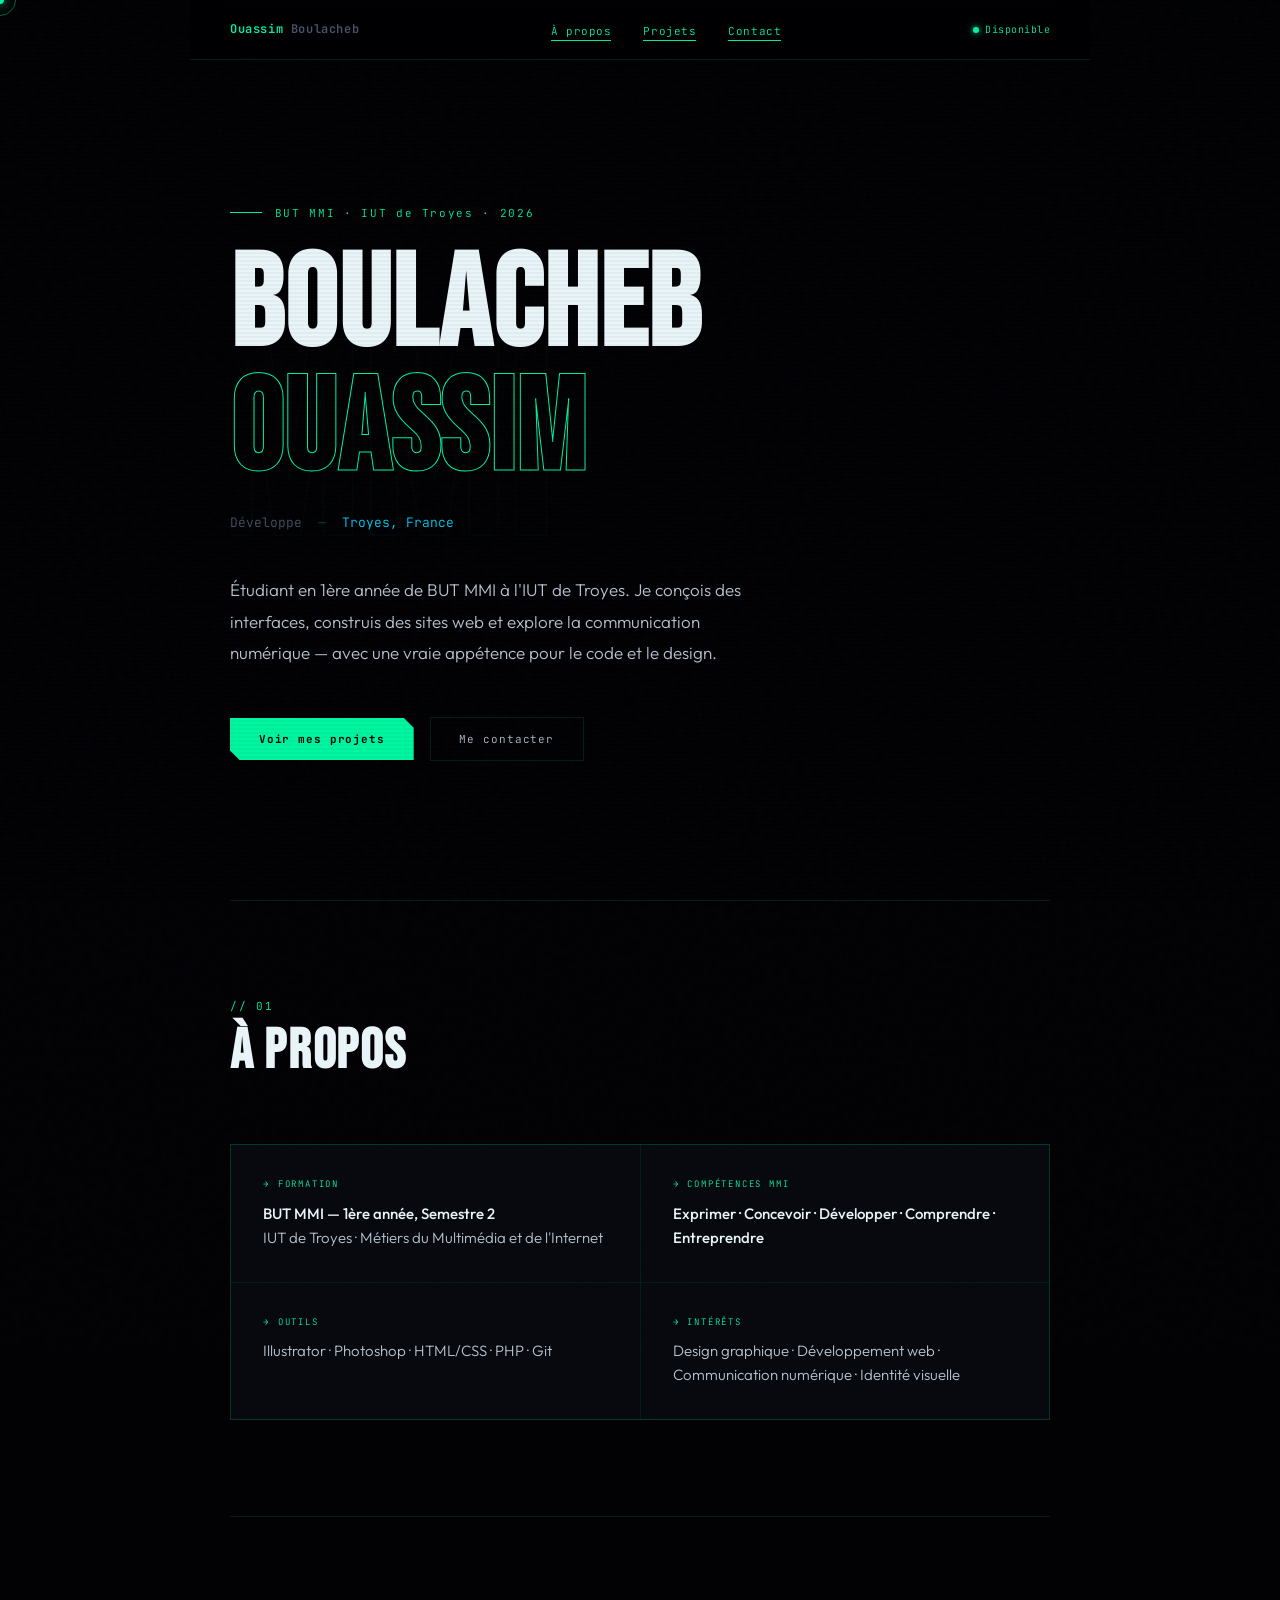
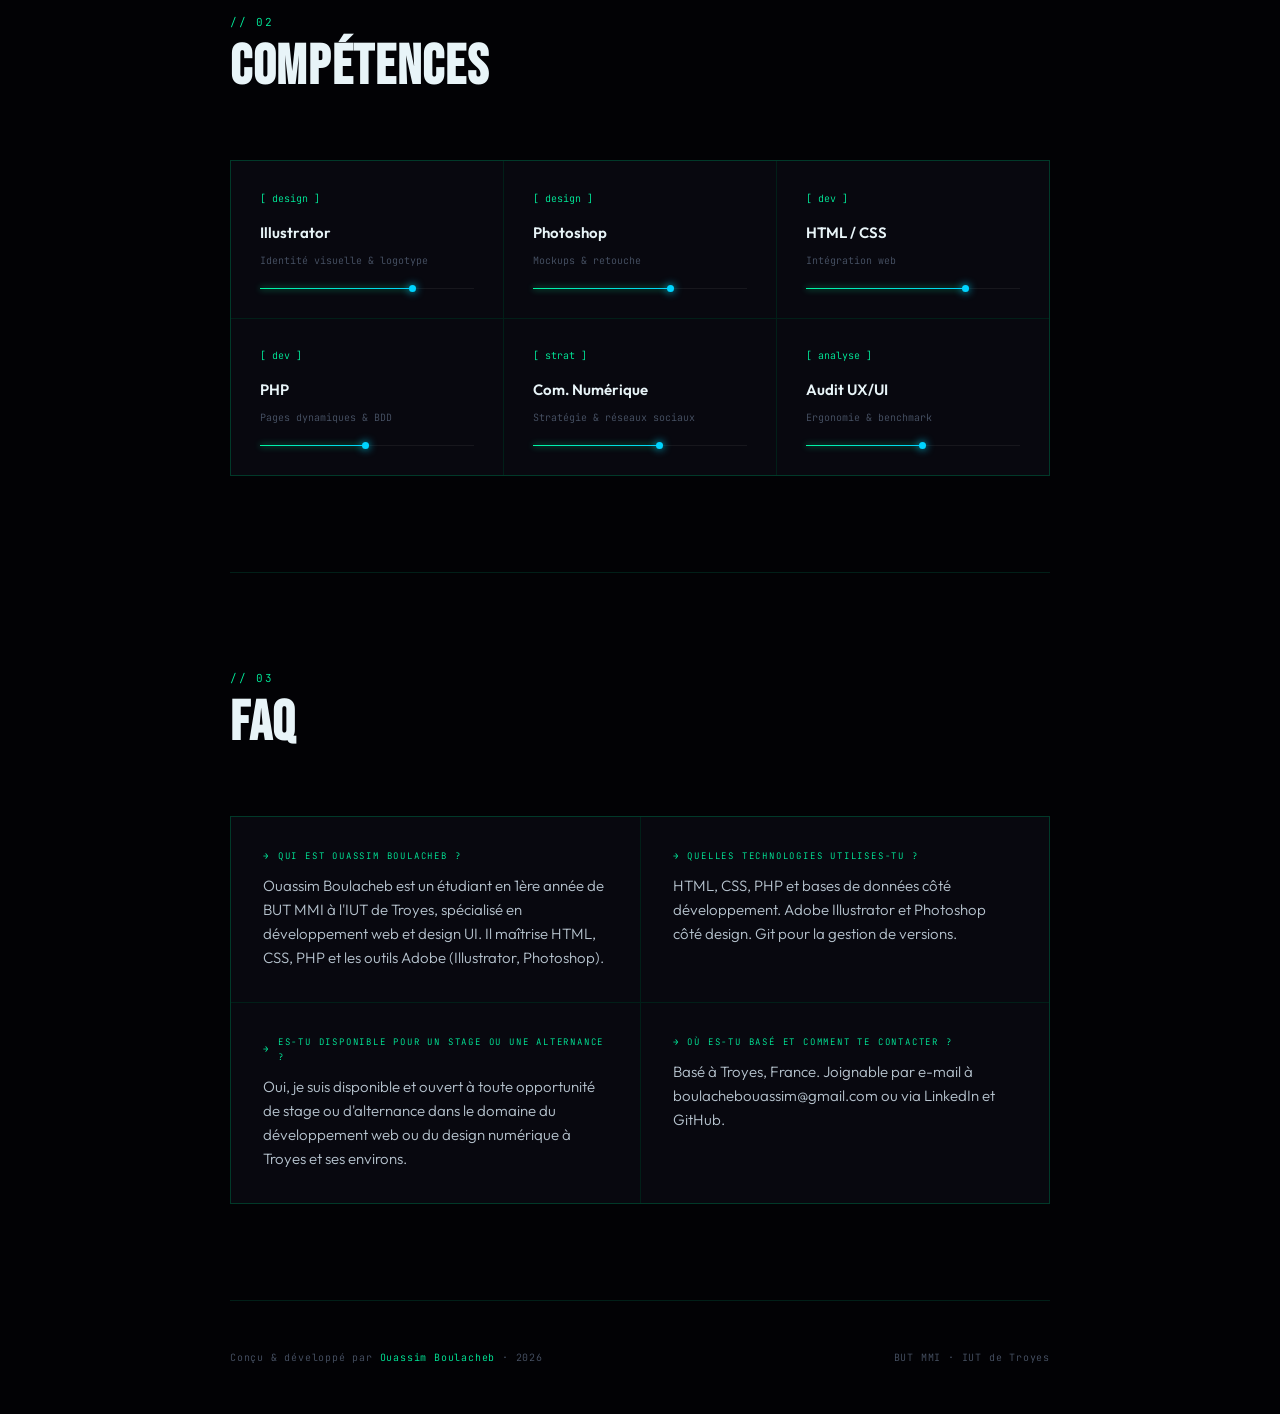
==== commit 96908683: "Add files via upload" ====
--- a/index.html
+++ b/index.html
@@ -79,7 +79,7 @@
       <a href="contact.html" class="btn btn-ghost">Me contacter</a>
     </div>
 
-    <div class="scroll-hint fade-in delay-5">scroll</div>
+
   </section>
 
   <section id="about">
--- a/style.css
+++ b/style.css
@@ -280,26 +280,7 @@
   color: var(--accent);
 }
 
-/* SCROLL INDICATOR */
-.scroll-hint {
-  position: absolute;
-  bottom: 3rem; left: 2.5rem;
-  display: flex;
-  align-items: center;
-  gap: 0.8rem;
-  font-family: 'JetBrains Mono', monospace;
-  font-size: 10px;
-  color: var(--dim);
-  letter-spacing: 0.1em;
-  animation: float 3s ease-in-out infinite;
-}
-@keyframes float { 0%,100%{transform:translateY(0)}50%{transform:translateY(6px)} }
-.scroll-hint::before {
-  content: '';
-  display: block;
-  width: 1px; height: 40px;
-  background: linear-gradient(to bottom, transparent, var(--dim));
-}
+
 
 /* ── SECTIONS ── */
 section { padding: 6rem 0; border-top: 1px solid var(--border); }
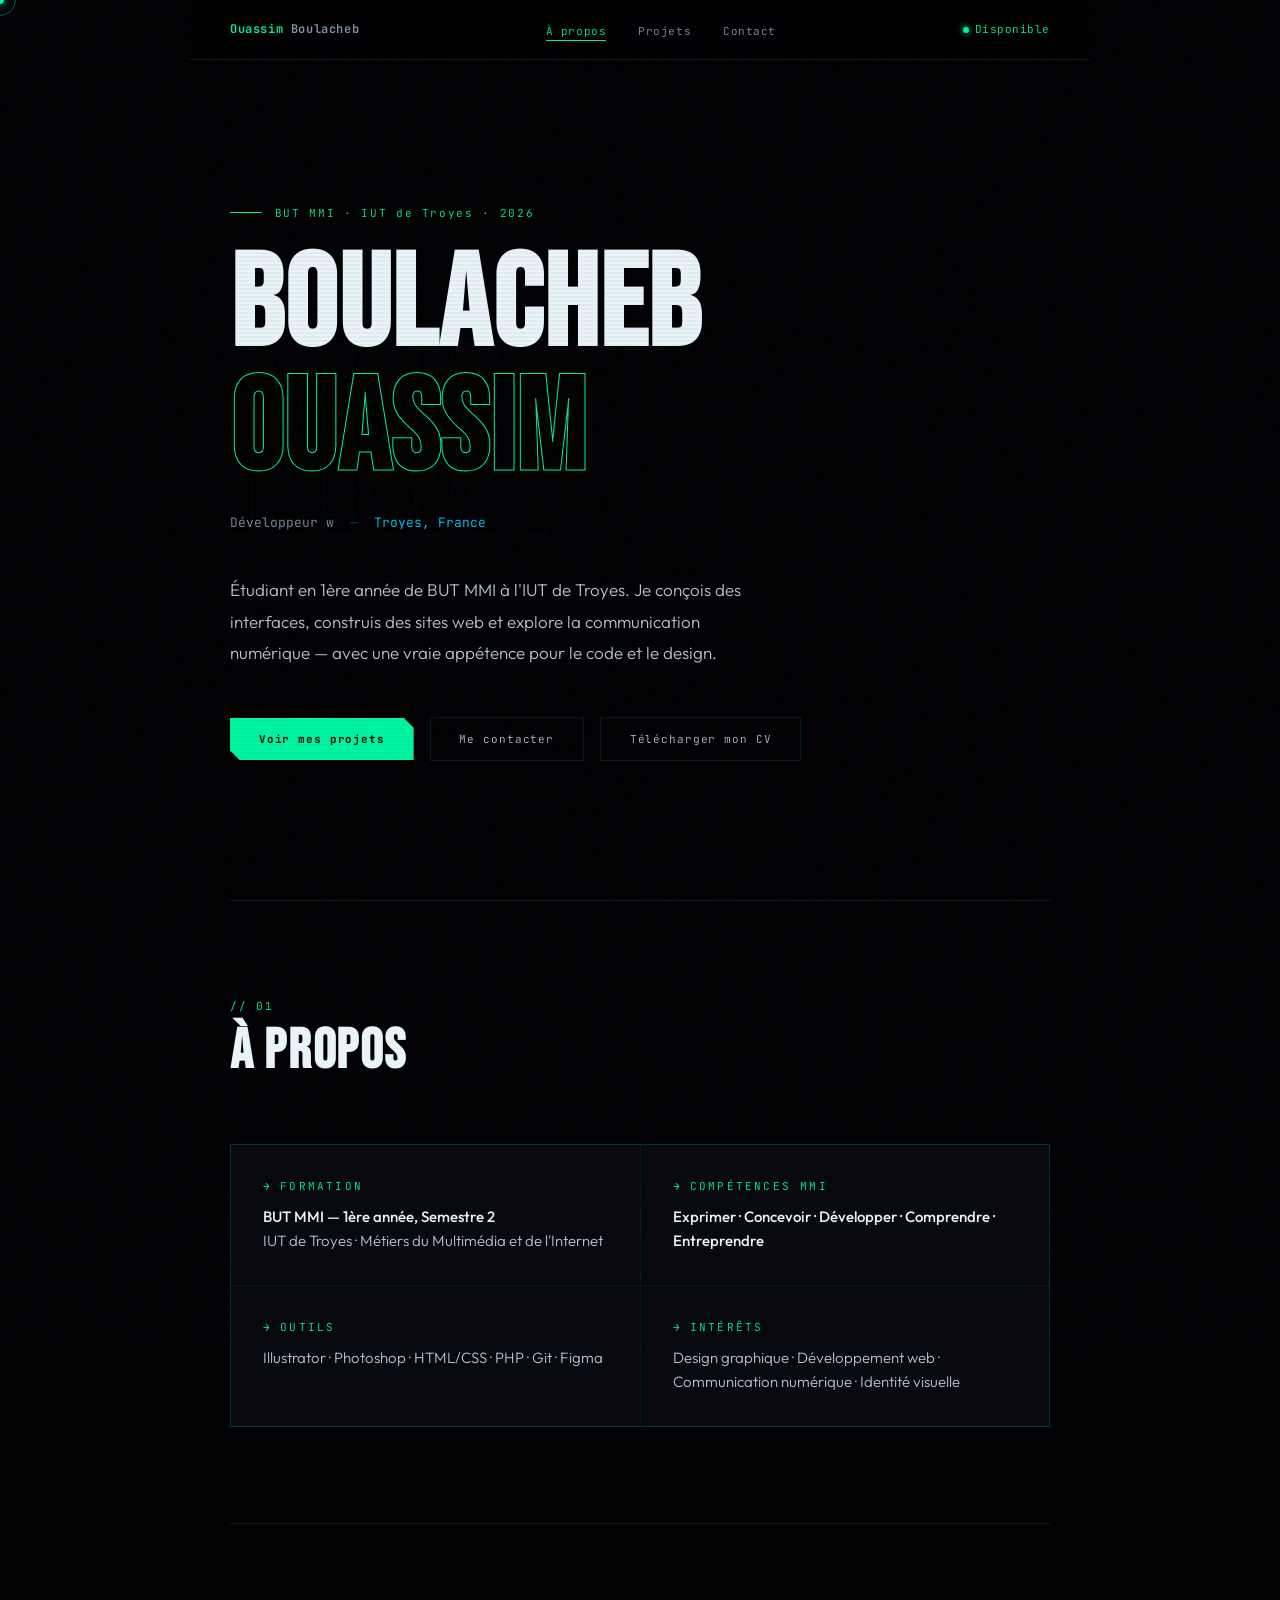
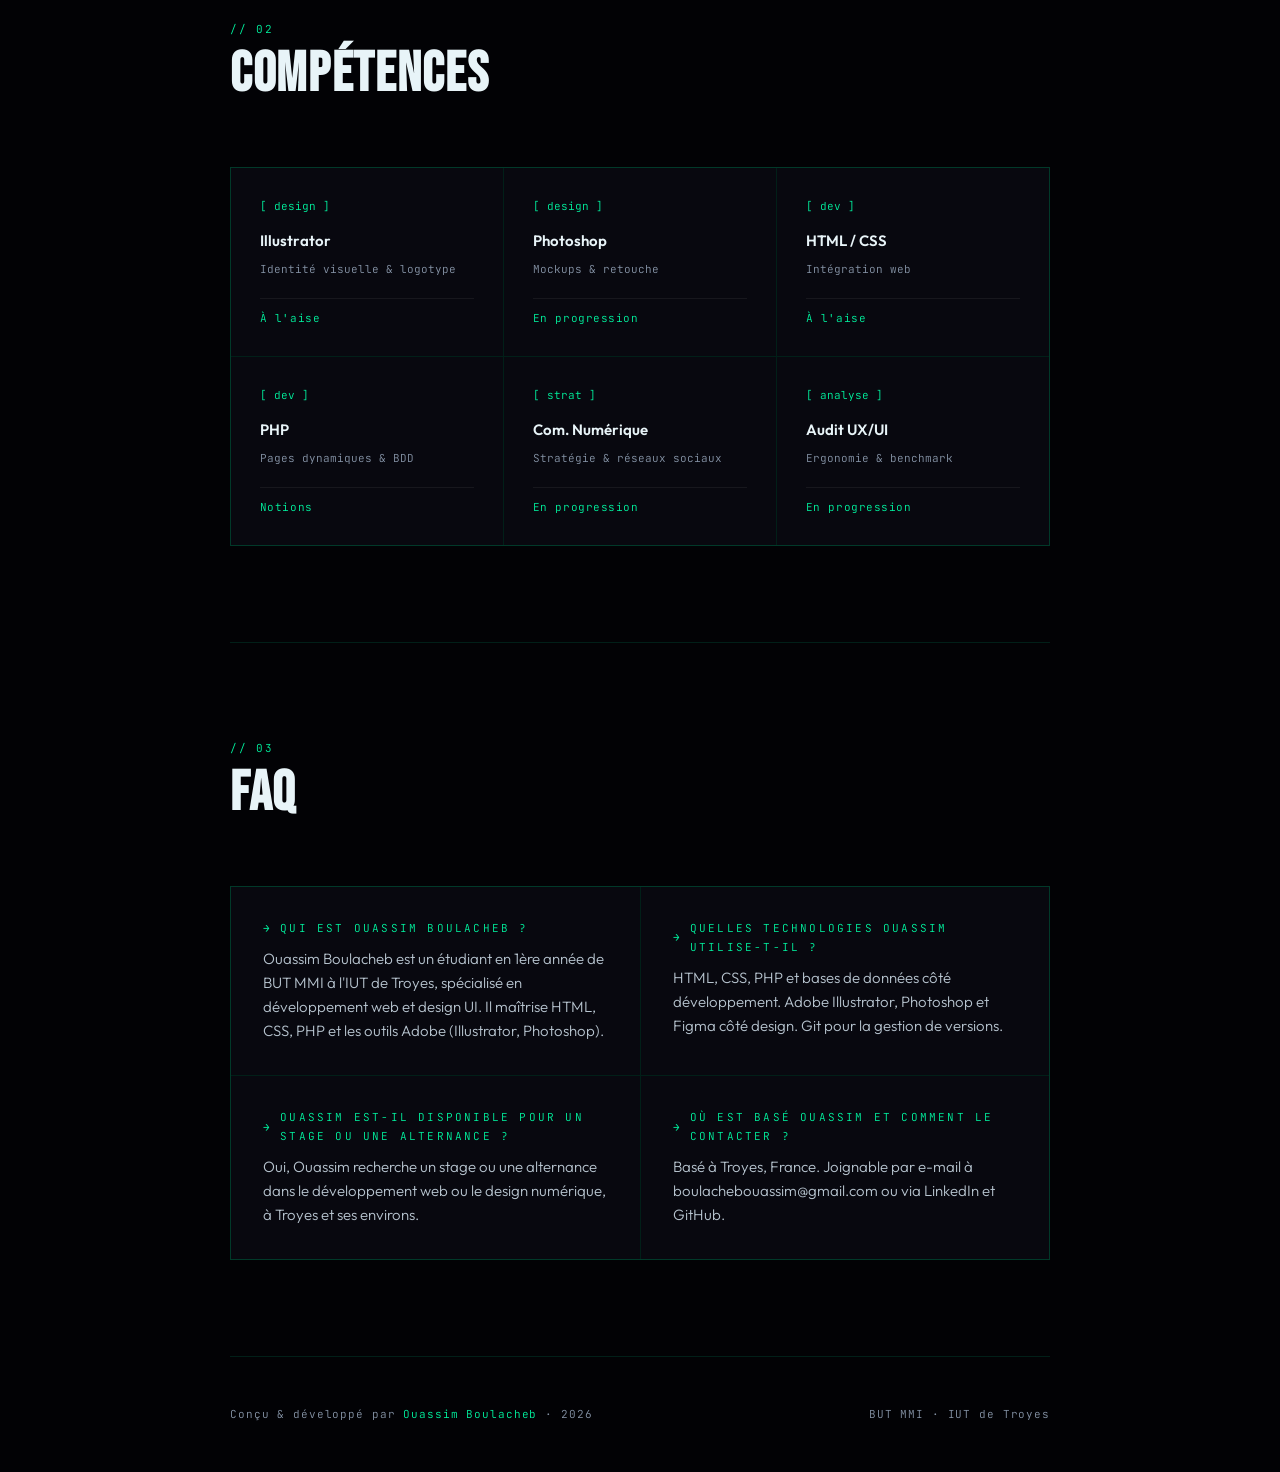
==== commit 4138e5a3: "Corrige le portfolio : contact, nav, accessibilité, CV" ====
--- a/index.html
+++ b/index.html
@@ -11,6 +11,7 @@
   <meta property="og:description" content="Étudiant BUT MMI à Troyes. Développeur web, designer UI et communicant numérique.">
   <meta property="og:type" content="website">
   <meta property="og:url" content="https://ouassimboulacheb.github.io/">
+  <meta property="og:image" content="https://ouassimboulacheb.github.io/img/og-image.jpg">
   <link rel="stylesheet" href="style.css">
 
   <!-- GEO : Données structurées JSON-LD (Action 3.3) -->
@@ -26,7 +27,7 @@
       "addressLocality": "Troyes",
       "addressCountry": "FR"
     },
-    "knowsAbout": ["HTML", "CSS", "PHP", "JavaScript", "Illustrator", "Photoshop", "Communication numérique", "Design graphique", "Identité visuelle", "Audit UX/UI"],
+    "knowsAbout": ["HTML", "CSS", "PHP", "JavaScript", "Illustrator", "Photoshop", "Communication numérique", "Design graphique", "Identité visuelle", "Audit UX/UI", "Figma"],
     "alumniOf": "IUT de Troyes — BUT MMI",
     "sameAs": [
       "https://github.com/OuassimBoulacheb",
@@ -77,6 +78,7 @@
     <div class="hero-cta fade-in delay-4">
       <a href="projets.html" class="btn btn-primary">Voir mes projets</a>
       <a href="contact.html" class="btn btn-ghost">Me contacter</a>
+      <a href="cv.pdf" download class="btn btn-ghost">Télécharger mon CV</a>
     </div>
 
 
@@ -98,7 +100,7 @@
       </div>
       <div class="about-cell">
         <div class="about-cell-label">Outils</div>
-        <div class="about-cell-val">Illustrator · Photoshop · HTML/CSS · PHP · Git</div>
+        <div class="about-cell-val">Illustrator · Photoshop · HTML/CSS · PHP · Git · Figma</div>
       </div>
       <div class="about-cell">
         <div class="about-cell-label">Intérêts</div>
@@ -117,37 +119,37 @@
         <span class="skill-icon">[ design ]</span>
         <div class="skill-name">Illustrator</div>
         <div class="skill-desc">Identité visuelle & logotype</div>
-        <div class="skill-bar"><div class="skill-fill" style="width:72%"></div></div>
+        <div class="skill-level">À l'aise</div>
       </div>
       <div class="skill-card fade-in delay-2">
         <span class="skill-icon">[ design ]</span>
         <div class="skill-name">Photoshop</div>
         <div class="skill-desc">Mockups & retouche</div>
-        <div class="skill-bar"><div class="skill-fill" style="width:65%"></div></div>
+        <div class="skill-level">En progression</div>
       </div>
       <div class="skill-card fade-in delay-3">
         <span class="skill-icon">[ dev ]</span>
         <div class="skill-name">HTML / CSS</div>
         <div class="skill-desc">Intégration web</div>
-        <div class="skill-bar"><div class="skill-fill" style="width:75%"></div></div>
+        <div class="skill-level">À l'aise</div>
       </div>
       <div class="skill-card fade-in delay-4">
         <span class="skill-icon">[ dev ]</span>
         <div class="skill-name">PHP</div>
         <div class="skill-desc">Pages dynamiques & BDD</div>
-        <div class="skill-bar"><div class="skill-fill" style="width:50%"></div></div>
+        <div class="skill-level">Notions</div>
       </div>
       <div class="skill-card fade-in delay-5">
         <span class="skill-icon">[ strat ]</span>
         <div class="skill-name">Com. Numérique</div>
         <div class="skill-desc">Stratégie & réseaux sociaux</div>
-        <div class="skill-bar"><div class="skill-fill" style="width:60%"></div></div>
+        <div class="skill-level">En progression</div>
       </div>
       <div class="skill-card fade-in delay-6">
         <span class="skill-icon">[ analyse ]</span>
         <div class="skill-name">Audit UX/UI</div>
         <div class="skill-desc">Ergonomie & benchmark</div>
-        <div class="skill-bar"><div class="skill-fill" style="width:55%"></div></div>
+        <div class="skill-level">En progression</div>
       </div>
     </div>
   </section>
@@ -168,21 +170,21 @@
       </div>
 
       <div class="about-cell" itemscope itemprop="mainEntity" itemtype="https://schema.org/Question">
-        <div class="about-cell-label" itemprop="name">Quelles technologies utilises-tu ?</div>
-        <div class="about-cell-val" itemscope itemprop="acceptedAnswer" itemtype="https://schema.org/Answer">
-          <span itemprop="text">HTML, CSS, PHP et bases de données côté développement. Adobe Illustrator et Photoshop côté design. Git pour la gestion de versions.</span>
-        </div>
-      </div>
-
-      <div class="about-cell" itemscope itemprop="mainEntity" itemtype="https://schema.org/Question">
-        <div class="about-cell-label" itemprop="name">Es-tu disponible pour un stage ou une alternance ?</div>
-        <div class="about-cell-val" itemscope itemprop="acceptedAnswer" itemtype="https://schema.org/Answer">
-          <span itemprop="text">Oui, je suis disponible et ouvert à toute opportunité de stage ou d'alternance dans le domaine du développement web ou du design numérique à Troyes et ses environs.</span>
-        </div>
-      </div>
-
-      <div class="about-cell" itemscope itemprop="mainEntity" itemtype="https://schema.org/Question">
-        <div class="about-cell-label" itemprop="name">Où es-tu basé et comment te contacter ?</div>
+        <div class="about-cell-label" itemprop="name">Quelles technologies Ouassim utilise-t-il ?</div>
+        <div class="about-cell-val" itemscope itemprop="acceptedAnswer" itemtype="https://schema.org/Answer">
+          <span itemprop="text">HTML, CSS, PHP et bases de données côté développement. Adobe Illustrator, Photoshop et Figma côté design. Git pour la gestion de versions.</span>
+        </div>
+      </div>
+
+      <div class="about-cell" itemscope itemprop="mainEntity" itemtype="https://schema.org/Question">
+        <div class="about-cell-label" itemprop="name">Ouassim est-il disponible pour un stage ou une alternance ?</div>
+        <div class="about-cell-val" itemscope itemprop="acceptedAnswer" itemtype="https://schema.org/Answer">
+          <span itemprop="text">Oui, Ouassim recherche un stage ou une alternance dans le développement web ou le design numérique, à Troyes et ses environs.</span>
+        </div>
+      </div>
+
+      <div class="about-cell" itemscope itemprop="mainEntity" itemtype="https://schema.org/Question">
+        <div class="about-cell-label" itemprop="name">Où est basé Ouassim et comment le contacter ?</div>
         <div class="about-cell-val" itemscope itemprop="acceptedAnswer" itemtype="https://schema.org/Answer">
           <span itemprop="text">Basé à Troyes, France. Joignable par e-mail à boulachebouassim@gmail.com ou via LinkedIn et GitHub.</span>
         </div>
--- a/style.css
+++ b/style.css
@@ -10,7 +10,7 @@
   --border:   rgba(0,245,160,0.12);
   --border2:  rgba(0,245,160,0.3);
   --text:     #b8c5d0;
-  --dim:      #4a5568;
+  --dim:      #8795a8;
   --white:    #e8f4f8;
 }
 
@@ -25,10 +25,12 @@
   font-weight: 300;
   line-height: 1.7;
   overflow-x: hidden;
-  cursor: none;
-}
+}
+body.has-cursor, body.has-cursor a, body.has-cursor button { cursor: none; }
 
 /* CUSTOM CURSOR */
+.cursor, .cursor-ring { display: none; }
+body.has-cursor .cursor, body.has-cursor .cursor-ring { display: block; }
 .cursor {
   position: fixed;
   width: 8px; height: 8px;
@@ -143,7 +145,7 @@
   align-items: center;
   gap: 6px;
   font-family: 'JetBrains Mono', monospace;
-  font-size: 10px;
+  font-size: 11px;
   color: var(--accent);
   letter-spacing: 0.05em;
 }
@@ -318,7 +320,7 @@
 .about-cell:hover { background: var(--bg2); }
 .about-cell-label {
   font-family: 'JetBrains Mono', monospace;
-  font-size: 9px;
+  font-size: 11px;
   color: var(--accent);
   letter-spacing: 0.2em;
   text-transform: uppercase;
@@ -345,7 +347,6 @@
   position: relative;
   overflow: hidden;
   transition: background 0.3s;
-  group: true;
 }
 .skill-card::before {
   content: '';
@@ -362,7 +363,7 @@
 
 .skill-icon {
   font-family: 'JetBrains Mono', monospace;
-  font-size: 10px;
+  font-size: 11px;
   color: var(--accent);
   margin-bottom: 0.8rem;
   display: block;
@@ -376,7 +377,7 @@
 }
 .skill-desc {
   font-family: 'JetBrains Mono', monospace;
-  font-size: 10px;
+  font-size: 11px;
   color: var(--dim);
   margin-bottom: 1.2rem;
 }
@@ -396,6 +397,31 @@
   background: var(--accent2);
   border-radius: 50%;
   box-shadow: 0 0 8px var(--accent2);
+}
+
+.skill-level {
+  font-family: 'JetBrains Mono', monospace;
+  font-size: 11px;
+  color: var(--accent);
+  letter-spacing: 0.05em;
+  padding-top: 0.6rem;
+  border-top: 1px solid rgba(255,255,255,0.06);
+}
+
+/* ── PROJECT IMAGE ── */
+.project-img {
+  width: 100%;
+  height: 200px;
+  object-fit: cover;
+  object-position: top;
+  margin-bottom: 1.5rem;
+  border: 1px solid var(--border);
+  display: block;
+  filter: grayscale(20%) brightness(0.85);
+  transition: filter 0.4s ease;
+}
+.project-card:hover .project-img {
+  filter: grayscale(0%) brightness(1);
 }
 
 /* ── PROJECTS ── */
@@ -419,6 +445,7 @@
   background: linear-gradient(135deg, rgba(0,245,160,0.02), transparent 50%);
   opacity: 0;
   transition: opacity 0.3s;
+  pointer-events: none;
 }
 .project-card:hover { background: var(--bg2); }
 .project-card:hover::after { opacity: 1; }
@@ -443,13 +470,13 @@
 }
 .project-year {
   font-family: 'JetBrains Mono', monospace;
-  font-size: 10px;
+  font-size: 11px;
   color: var(--dim);
   letter-spacing: 0.1em;
 }
 .project-badge {
   font-family: 'JetBrains Mono', monospace;
-  font-size: 9px;
+  font-size: 11px;
   padding: 2px 10px;
   border-radius: 2px;
   letter-spacing: 0.08em;
@@ -467,7 +494,7 @@
 }
 .project-context {
   font-family: 'JetBrains Mono', monospace;
-  font-size: 10px;
+  font-size: 11px;
   color: var(--accent);
   margin-bottom: 0.8rem;
   letter-spacing: 0.05em;
@@ -476,7 +503,7 @@
 .project-tags { display: flex; gap: 0.4rem; flex-wrap: wrap; }
 .tag {
   font-family: 'JetBrains Mono', monospace;
-  font-size: 9px;
+  font-size: 11px;
   color: var(--dim);
   border: 1px solid rgba(255,255,255,0.08);
   padding: 2px 8px;
@@ -487,7 +514,7 @@
 .project-skills { text-align: right; }
 .project-skills-label {
   font-family: 'JetBrains Mono', monospace;
-  font-size: 9px;
+  font-size: 11px;
   color: var(--dim);
   display: block;
   margin-bottom: 0.4rem;
@@ -496,7 +523,7 @@
 .competence-tag {
   display: inline-block;
   font-family: 'JetBrains Mono', monospace;
-  font-size: 9px;
+  font-size: 11px;
   padding: 2px 8px;
   margin: 2px;
   border: 1px solid rgba(255,51,102,0.25);
@@ -538,7 +565,7 @@
 }
 .contact-label {
   font-family: 'JetBrains Mono', monospace;
-  font-size: 9px;
+  font-size: 11px;
   color: var(--dim);
   letter-spacing: 0.15em;
   text-transform: uppercase;
@@ -576,7 +603,7 @@
 }
 .footer-copy {
   font-family: 'JetBrains Mono', monospace;
-  font-size: 10px;
+  font-size: 11px;
   color: var(--dim);
   letter-spacing: 0.08em;
 }
@@ -610,3 +637,19 @@
 @media(max-width:480px){
   .skills-grid{grid-template-columns:1fr}
 }
+
+/* ACCESSIBILITÉ */
+a:focus-visible, button:focus-visible { outline: 2px solid var(--accent2); outline-offset: 3px; }
+@media (prefers-reduced-motion: reduce) {
+  *, *::before, *::after { animation: none !important; transition: none !important; scroll-behavior: auto !important; }
+  .fade-in { opacity: 1; transform: none; }
+}
+@media(max-width:700px){
+  .container{padding:0 1.25rem}
+  .nav-inner{padding:0.9rem 1.25rem}
+}
+@media(max-width:480px){
+  .status-dot{display:none}
+  .nav-links{gap:0.9rem}
+  .nav-logo{font-size:11px}
+}
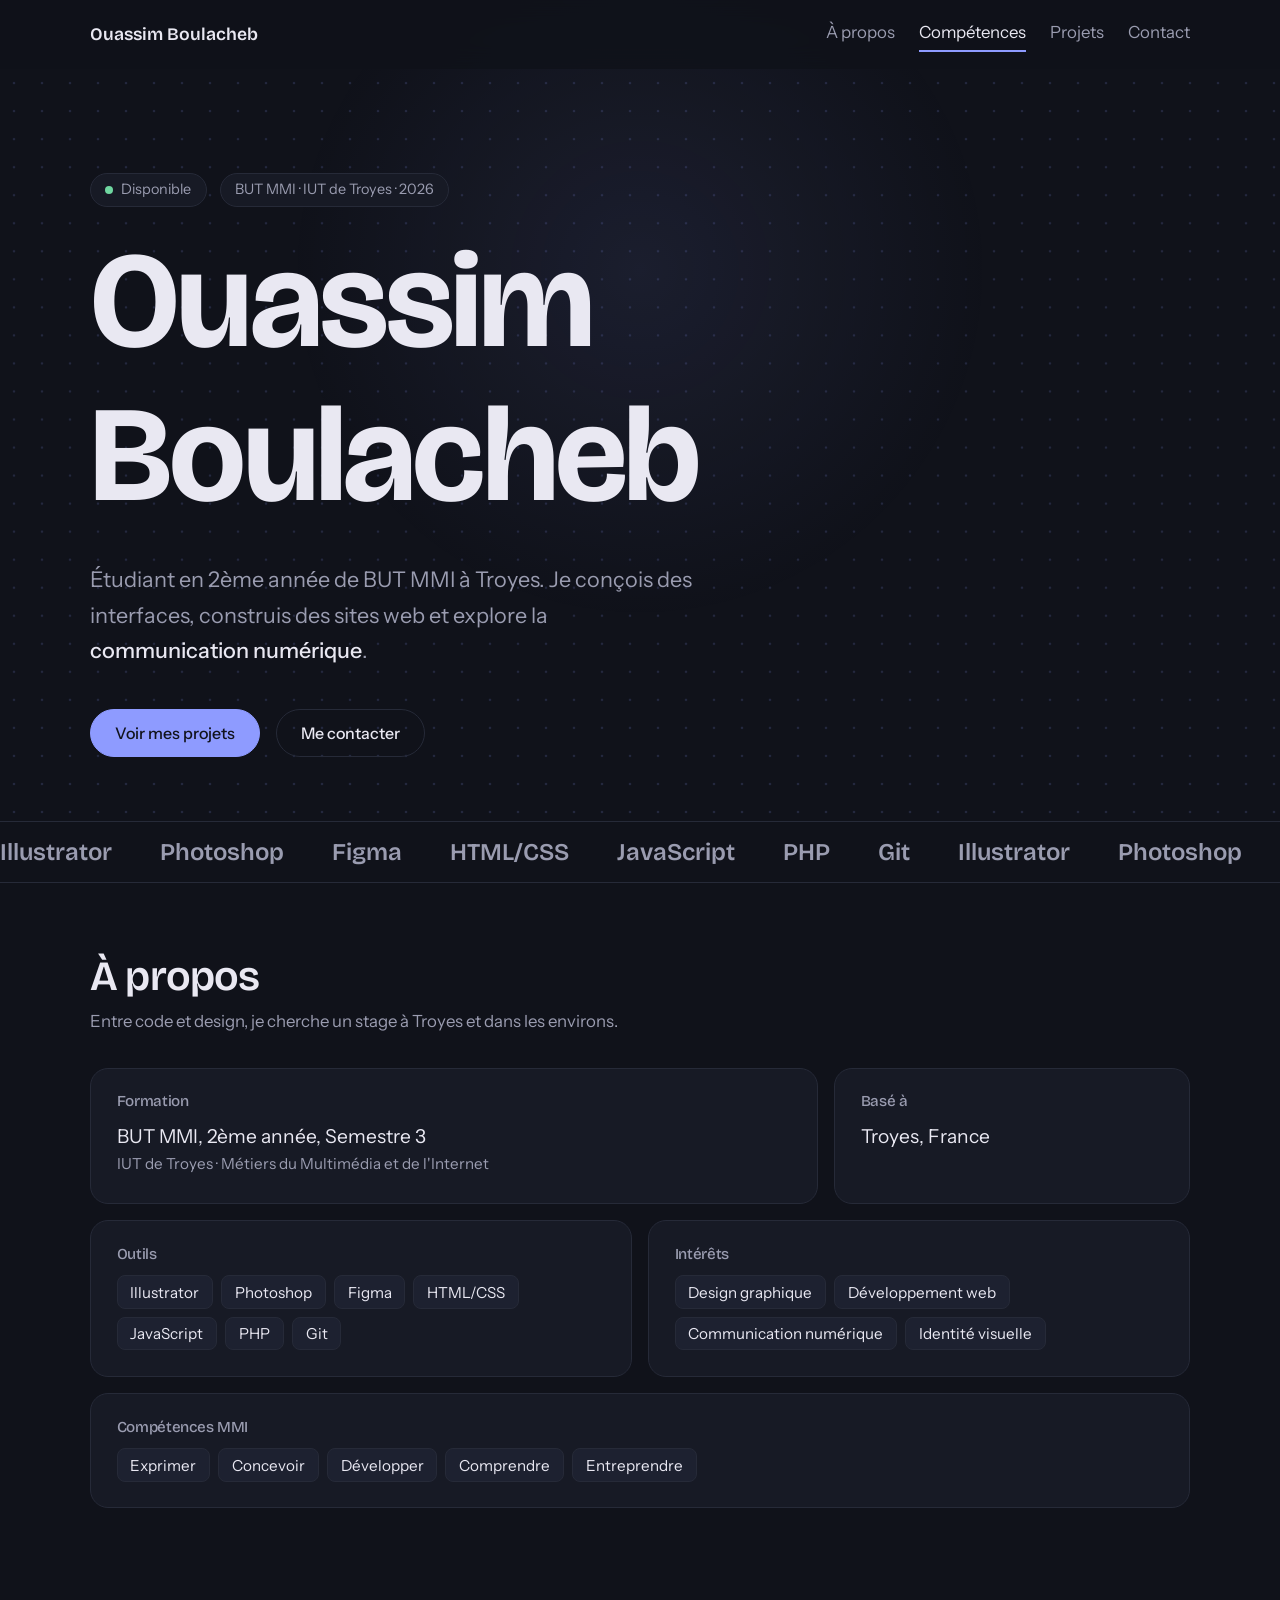
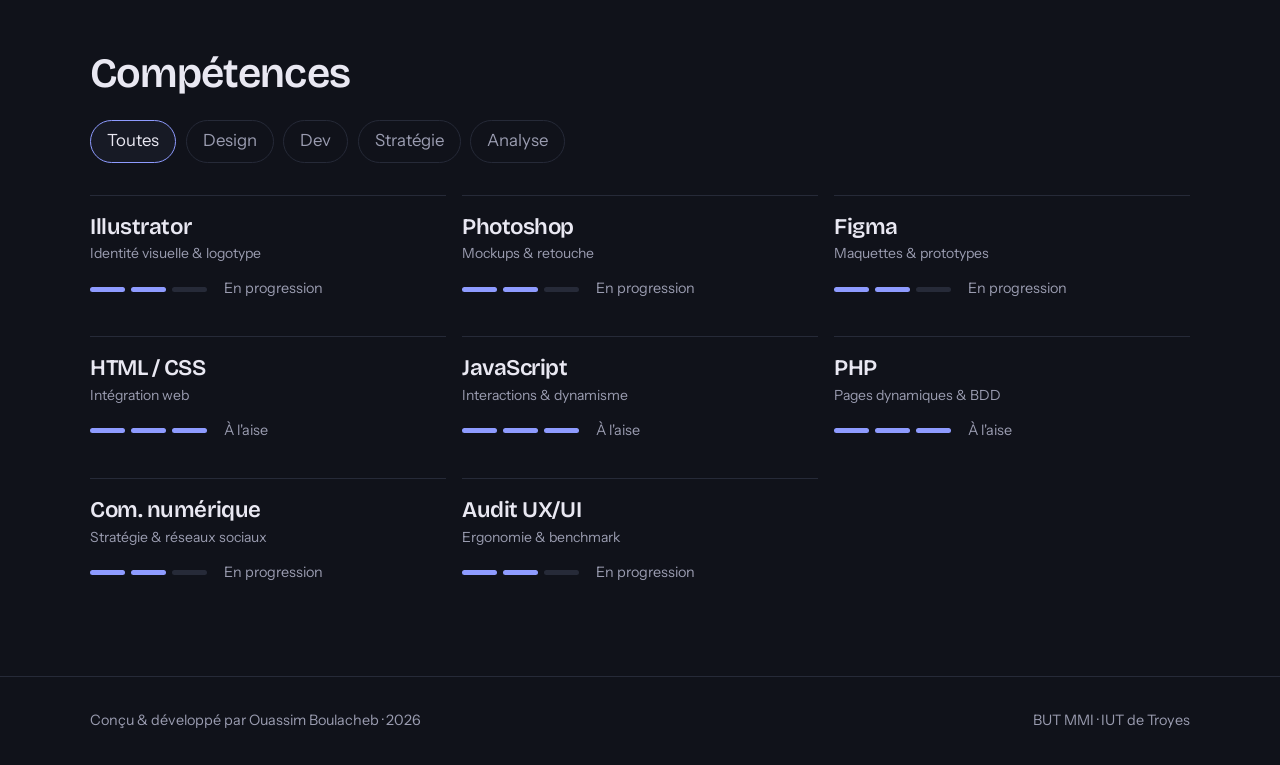
==== commit fd229cec: "Nouveau portfolio sombre" ====
--- a/index.html
+++ b/index.html
@@ -1,208 +1,83 @@
 <!DOCTYPE html>
 <html lang="fr">
 <head>
-  <meta charset="UTF-8">
-  <meta name="viewport" content="width=device-width, initial-scale=1.0">
-  <title>Ouassim Boulacheb — Portfolio MMI · Développeur web & Designer UI</title>
-  <meta name="description" content="Portfolio d'Ouassim Boulacheb, étudiant en BUT MMI à l'IUT de Troyes. Développeur web, designer UI et communicant numérique. Découvrez mes projets et compétences.">
-  <link rel="canonical" href="https://ouassimboulacheb.github.io/index.html">
-  <!-- Open Graph -->
-  <meta property="og:title" content="Ouassim Boulacheb — Portfolio MMI">
-  <meta property="og:description" content="Étudiant BUT MMI à Troyes. Développeur web, designer UI et communicant numérique.">
-  <meta property="og:type" content="website">
-  <meta property="og:url" content="https://ouassimboulacheb.github.io/">
-  <meta property="og:image" content="https://ouassimboulacheb.github.io/img/og-image.jpg">
-  <link rel="stylesheet" href="style.css">
-
-  <!-- GEO : Données structurées JSON-LD (Action 3.3) -->
-  <script type="application/ld+json">
-  {
-    "@context": "https://schema.org",
-    "@type": "Person",
-    "name": "Ouassim Boulacheb",
-    "jobTitle": "Étudiant BUT MMI — Développeur web & Designer UI",
-    "url": "https://ouassimboulacheb.github.io",
-    "address": {
-      "@type": "PostalAddress",
-      "addressLocality": "Troyes",
-      "addressCountry": "FR"
-    },
-    "knowsAbout": ["HTML", "CSS", "PHP", "JavaScript", "Illustrator", "Photoshop", "Communication numérique", "Design graphique", "Identité visuelle", "Audit UX/UI", "Figma"],
-    "alumniOf": "IUT de Troyes — BUT MMI",
-    "sameAs": [
-      "https://github.com/OuassimBoulacheb",
-      "https://www.linkedin.com/in/ouassim-b-bba0633ab/"
-    ]
-  }
-  </script>
+<meta charset="utf-8">
+<meta name="viewport" content="width=device-width, initial-scale=1">
+<title>Ouassim Boulacheb — Portfolio MMI · Développeur web & Designer UI</title>
+<meta name="description" content="Portfolio d'Ouassim Boulacheb, étudiant en BUT MMI à l'IUT de Troyes. Développeur web, designer UI et communicant numérique.">
+<link rel="preconnect" href="https://fonts.googleapis.com">
+<link rel="preconnect" href="https://fonts.gstatic.com" crossorigin>
+<link href="https://fonts.googleapis.com/css2?family=Bricolage+Grotesque:opsz,wght@12..96,500;12..96,600;12..96,700&family=Instrument+Sans:wght@400;500&display=swap" rel="stylesheet">
+<link rel="icon" href="favicon.svg" type="image/svg+xml">
+<meta property="og:type" content="website">
+<meta property="og:title" content="Ouassim Boulacheb — Portfolio MMI">
+<meta property="og:description" content="Étudiant BUT MMI à Troyes. Développeur web, designer UI et communicant numérique.">
+<meta property="og:url" content="https://ouassimboulacheb.github.io/">
+<meta property="og:image" content="https://ouassimboulacheb.github.io/og-image.png">
+<meta property="og:image:width" content="1200">
+<meta property="og:image:height" content="630">
+<meta name="twitter:card" content="summary_large_image">
+<link rel="stylesheet" href="css/style.css">
+<!-- JSON-LD de la FAQ : à remettre en même temps que la section FAQ
+<script type="application/ld+json">{"@context": "https://schema.org", "@type": "FAQPage", "mainEntity": [{"@type": "Question", "name": "Qui est Ouassim Boulacheb ?", "acceptedAnswer": {"@type": "Answer", "text": "Ouassim Boulacheb est un étudiant en 2ème année de BUT MMI à l'IUT de Troyes, spécialisé en développement web et design UI. Il maîtrise HTML, CSS, PHP et les outils Adobe (Illustrator, Photoshop)."}}, {"@type": "Question", "name": "Quelles technologies Ouassim utilise-t-il ?", "acceptedAnswer": {"@type": "Answer", "text": "HTML, CSS, PHP et bases de données côté développement. Adobe Illustrator, Photoshop et Figma côté design. Git pour la gestion de versions."}}, {"@type": "Question", "name": "Ouassim est-il disponible pour un stage ?", "acceptedAnswer": {"@type": "Answer", "text": "Oui, Ouassim recherche un stage dans le développement web ou le design numérique, à Troyes et ses environs."}}, {"@type": "Question", "name": "Où est basé Ouassim et comment le contacter ?", "acceptedAnswer": {"@type": "Answer", "text": "Basé à Troyes, France. Joignable par e-mail à boulachebouassim@gmail.com ou via LinkedIn et GitHub."}}]}</script>
+-->
 </head>
 <body>
+<div id="progress"></div>
+<header><div class="wrap">
+  <a class="logo" href="index.html">Ouassim Boulacheb</a>
+  <nav aria-label="Navigation principale">
+    <a href="#apropos">À propos</a>
+    <a href="#competences">Compétences</a>
+    <a href="projets.html">Projets</a>
+    <a href="contact.html">Contact</a>
+  </nav>
+</div></header>
+<main>
+<div class="hero">
+  <canvas id="dots" aria-hidden="true"></canvas>
+  <div class="wrap">
+    <div class="badges"><span class="badge"><span class="dot"></span>Disponible</span><span class="badge">BUT MMI · IUT de Troyes · 2026</span></div>
+    <h1 data-split="Ouassim|Boulacheb">Ouassim Boulacheb</h1>
+    <p class="lead">Étudiant en 2ème année de BUT MMI à Troyes. Je conçois des interfaces, construis des sites web et explore la <strong>communication numérique</strong>.</p>
+    <div class="actions"><a class="btn primary" href="projets.html">Voir mes projets</a><a class="btn" href="contact.html">Me contacter</a><!-- Bouton CV masqué : remets-le quand cv.pdf est à la racine du repo
+    <a class="btn" href="cv.pdf">Télécharger mon CV</a>
+    --></div>
+  </div>
+</div>
+<div class="marquee" aria-hidden="true"><div class="track"><span>Illustrator</span><span>Photoshop</span><span>Figma</span><span>HTML/CSS</span><span>JavaScript</span><span>PHP</span><span>Git</span><span>Illustrator</span><span>Photoshop</span><span>Figma</span><span>HTML/CSS</span><span>JavaScript</span><span>PHP</span><span>Git</span><span>Illustrator</span><span>Photoshop</span><span>Figma</span><span>HTML/CSS</span><span>JavaScript</span><span>PHP</span><span>Git</span><span>Illustrator</span><span>Photoshop</span><span>Figma</span><span>HTML/CSS</span><span>JavaScript</span><span>PHP</span><span>Git</span></div></div>
 
-<div class="cursor"></div>
-<div class="cursor-ring"></div>
+<section id="apropos"><div class="wrap">
+  <h2>À propos</h2>
+  <p class="intro">Entre code et design, je cherche un stage à Troyes et dans les environs.</p>
+  <div class="bento">
+    <div class="tile t-form reveal"><h3>Formation</h3><p>BUT MMI, 2ème année, Semestre 3</p><small>IUT de Troyes · Métiers du Multimédia et de l'Internet</small></div>
+    <div class="tile t-mmi reveal"><h3>Basé à</h3><p>Troyes, France</p></div>
+    <div class="tile t-out reveal"><h3>Outils</h3><ul class="chips"><li>Illustrator</li><li>Photoshop</li><li>Figma</li><li>HTML/CSS</li><li>JavaScript</li><li>PHP</li><li>Git</li></ul></div>
+    <div class="tile t-int reveal"><h3>Intérêts</h3><ul class="chips"><li>Design graphique</li><li>Développement web</li><li>Communication numérique</li><li>Identité visuelle</li></ul></div>
+    <div class="tile reveal" style="grid-column:span 6"><h3>Compétences MMI</h3><ul class="chips"><li>Exprimer</li><li>Concevoir</li><li>Développer</li><li>Comprendre</li><li>Entreprendre</li></ul></div>
+  </div>
+</div></section>
 
-<nav>
-  <div class="nav-inner">
-    <a href="index.html" class="nav-logo">Ouassim <span>Boulacheb</span></a>
-    <ul class="nav-links">
-      <li><a href="index.html" class="active">À propos</a></li>
-      <li><a href="projets.html">Projets</a></li>
-      <li><a href="contact.html">Contact</a></li>
-    </ul>
-    <span class="status-dot">Disponible</span>
+<section id="competences"><div class="wrap">
+  <h2>Compétences</h2>
+  <div class="filters skill-filters" role="group" aria-label="Filtrer les compétences">
+    <button type="button" data-cat="all" aria-pressed="true">Toutes</button><button type="button" data-cat="design" aria-pressed="false">Design</button><button type="button" data-cat="dev" aria-pressed="false">Dev</button><button type="button" data-cat="strat" aria-pressed="false">Stratégie</button><button type="button" data-cat="analyse" aria-pressed="false">Analyse</button>
   </div>
-</nav>
+  <ul class="skills"><li class="skill" data-cat="design"><div class="sk-head"><h3>Illustrator</h3></div><small>Identité visuelle & logotype</small><div class="meter" aria-label="Niveau : En progression"><i class="on" style="--k:0"></i><i class="on" style="--k:1"></i><i class="" style="--k:2"></i><span>En progression</span></div></li><li class="skill" data-cat="design"><div class="sk-head"><h3>Photoshop</h3></div><small>Mockups & retouche</small><div class="meter" aria-label="Niveau : En progression"><i class="on" style="--k:0"></i><i class="on" style="--k:1"></i><i class="" style="--k:2"></i><span>En progression</span></div></li><li class="skill" data-cat="design"><div class="sk-head"><h3>Figma</h3></div><small>Maquettes & prototypes</small><div class="meter" aria-label="Niveau : En progression"><i class="on" style="--k:0"></i><i class="on" style="--k:1"></i><i class="" style="--k:2"></i><span>En progression</span></div></li><li class="skill" data-cat="dev"><div class="sk-head"><h3>HTML / CSS</h3></div><small>Intégration web</small><div class="meter" aria-label="Niveau : À l'aise"><i class="on" style="--k:0"></i><i class="on" style="--k:1"></i><i class="on" style="--k:2"></i><span>À l'aise</span></div></li><li class="skill" data-cat="dev"><div class="sk-head"><h3>JavaScript</h3></div><small>Interactions & dynamisme</small><div class="meter" aria-label="Niveau : À l'aise"><i class="on" style="--k:0"></i><i class="on" style="--k:1"></i><i class="on" style="--k:2"></i><span>À l'aise</span></div></li><li class="skill" data-cat="dev"><div class="sk-head"><h3>PHP</h3></div><small>Pages dynamiques & BDD</small><div class="meter" aria-label="Niveau : À l'aise"><i class="on" style="--k:0"></i><i class="on" style="--k:1"></i><i class="on" style="--k:2"></i><span>À l'aise</span></div></li><li class="skill" data-cat="strat"><div class="sk-head"><h3>Com. numérique</h3></div><small>Stratégie & réseaux sociaux</small><div class="meter" aria-label="Niveau : En progression"><i class="on" style="--k:0"></i><i class="on" style="--k:1"></i><i class="" style="--k:2"></i><span>En progression</span></div></li><li class="skill" data-cat="analyse"><div class="sk-head"><h3>Audit UX/UI</h3></div><small>Ergonomie & benchmark</small><div class="meter" aria-label="Niveau : En progression"><i class="on" style="--k:0"></i><i class="on" style="--k:1"></i><i class="" style="--k:2"></i><span>En progression</span></div></li></ul>
+</div></section>
 
-<div class="container">
-  <main>
-
-  <section class="hero">
-    <div class="hero-bg-text" aria-hidden="true">MMI</div>
-
-    <span class="hero-tag fade-in">BUT MMI · IUT de Troyes · 2026</span>
-
-    <h1 class="hero-name fade-in delay-1">
-      Boulacheb<br><span class="highlight">Ouassim</span>
-    </h1>
-
-    <p class="hero-sub fade-in delay-2">
-      <span data-typed="Développeur web|Designer UI|Étudiant MMI|Créatif tech"></span>
-      <span class="sep">—</span>
-      <span class="loc">Troyes, France</span>
-    </p>
-
-    <p class="hero-desc fade-in delay-3">
-      Étudiant en 1ère année de BUT MMI à l'IUT de Troyes. Je conçois des interfaces, construis des sites web et explore la communication numérique — avec une vraie appétence pour le code et le design.
-    </p>
-
-    <div class="hero-cta fade-in delay-4">
-      <a href="projets.html" class="btn btn-primary">Voir mes projets</a>
-      <a href="contact.html" class="btn btn-ghost">Me contacter</a>
-      <a href="cv.pdf" download class="btn btn-ghost">Télécharger mon CV</a>
-    </div>
-
-
-  </section>
-
-  <section id="about">
-    <div class="sec-header fade-in">
-      <span class="sec-num">// 01</span>
-      <h2 class="sec-title">À propos</h2>
-    </div>
-    <div class="about-grid fade-in delay-1">
-      <div class="about-cell">
-        <div class="about-cell-label">Formation</div>
-        <div class="about-cell-val"><strong>BUT MMI — 1ère année, Semestre 2</strong><br>IUT de Troyes · Métiers du Multimédia et de l'Internet</div>
-      </div>
-      <div class="about-cell">
-        <div class="about-cell-label">Compétences MMI</div>
-        <div class="about-cell-val"><strong>Exprimer · Concevoir · Développer · Comprendre · Entreprendre</strong></div>
-      </div>
-      <div class="about-cell">
-        <div class="about-cell-label">Outils</div>
-        <div class="about-cell-val">Illustrator · Photoshop · HTML/CSS · PHP · Git · Figma</div>
-      </div>
-      <div class="about-cell">
-        <div class="about-cell-label">Intérêts</div>
-        <div class="about-cell-val">Design graphique · Développement web · Communication numérique · Identité visuelle</div>
-      </div>
-    </div>
-  </section>
-
-  <section id="skills">
-    <div class="sec-header fade-in">
-      <span class="sec-num">// 02</span>
-      <h2 class="sec-title">Compétences</h2>
-    </div>
-    <div class="skills-grid">
-      <div class="skill-card fade-in delay-1">
-        <span class="skill-icon">[ design ]</span>
-        <div class="skill-name">Illustrator</div>
-        <div class="skill-desc">Identité visuelle & logotype</div>
-        <div class="skill-level">À l'aise</div>
-      </div>
-      <div class="skill-card fade-in delay-2">
-        <span class="skill-icon">[ design ]</span>
-        <div class="skill-name">Photoshop</div>
-        <div class="skill-desc">Mockups & retouche</div>
-        <div class="skill-level">En progression</div>
-      </div>
-      <div class="skill-card fade-in delay-3">
-        <span class="skill-icon">[ dev ]</span>
-        <div class="skill-name">HTML / CSS</div>
-        <div class="skill-desc">Intégration web</div>
-        <div class="skill-level">À l'aise</div>
-      </div>
-      <div class="skill-card fade-in delay-4">
-        <span class="skill-icon">[ dev ]</span>
-        <div class="skill-name">PHP</div>
-        <div class="skill-desc">Pages dynamiques & BDD</div>
-        <div class="skill-level">Notions</div>
-      </div>
-      <div class="skill-card fade-in delay-5">
-        <span class="skill-icon">[ strat ]</span>
-        <div class="skill-name">Com. Numérique</div>
-        <div class="skill-desc">Stratégie & réseaux sociaux</div>
-        <div class="skill-level">En progression</div>
-      </div>
-      <div class="skill-card fade-in delay-6">
-        <span class="skill-icon">[ analyse ]</span>
-        <div class="skill-name">Audit UX/UI</div>
-        <div class="skill-desc">Ergonomie & benchmark</div>
-        <div class="skill-level">En progression</div>
-      </div>
-    </div>
-  </section>
-
-  <!-- GEO : Section FAQ structure question → réponse (Actions 3.1 & 3.2) -->
-  <section id="faq" itemscope itemtype="https://schema.org/FAQPage">
-    <div class="sec-header fade-in">
-      <span class="sec-num">// 03</span>
-      <h2 class="sec-title">FAQ</h2>
-    </div>
-    <div class="about-grid fade-in delay-1">
-
-      <div class="about-cell" itemscope itemprop="mainEntity" itemtype="https://schema.org/Question">
-        <div class="about-cell-label" itemprop="name">Qui est Ouassim Boulacheb ?</div>
-        <div class="about-cell-val" itemscope itemprop="acceptedAnswer" itemtype="https://schema.org/Answer">
-          <span itemprop="text">Ouassim Boulacheb est un étudiant en 1ère année de BUT MMI à l'IUT de Troyes, spécialisé en développement web et design UI. Il maîtrise HTML, CSS, PHP et les outils Adobe (Illustrator, Photoshop).</span>
-        </div>
-      </div>
-
-      <div class="about-cell" itemscope itemprop="mainEntity" itemtype="https://schema.org/Question">
-        <div class="about-cell-label" itemprop="name">Quelles technologies Ouassim utilise-t-il ?</div>
-        <div class="about-cell-val" itemscope itemprop="acceptedAnswer" itemtype="https://schema.org/Answer">
-          <span itemprop="text">HTML, CSS, PHP et bases de données côté développement. Adobe Illustrator, Photoshop et Figma côté design. Git pour la gestion de versions.</span>
-        </div>
-      </div>
-
-      <div class="about-cell" itemscope itemprop="mainEntity" itemtype="https://schema.org/Question">
-        <div class="about-cell-label" itemprop="name">Ouassim est-il disponible pour un stage ou une alternance ?</div>
-        <div class="about-cell-val" itemscope itemprop="acceptedAnswer" itemtype="https://schema.org/Answer">
-          <span itemprop="text">Oui, Ouassim recherche un stage ou une alternance dans le développement web ou le design numérique, à Troyes et ses environs.</span>
-        </div>
-      </div>
-
-      <div class="about-cell" itemscope itemprop="mainEntity" itemtype="https://schema.org/Question">
-        <div class="about-cell-label" itemprop="name">Où est basé Ouassim et comment le contacter ?</div>
-        <div class="about-cell-val" itemscope itemprop="acceptedAnswer" itemtype="https://schema.org/Answer">
-          <span itemprop="text">Basé à Troyes, France. Joignable par e-mail à boulachebouassim@gmail.com ou via LinkedIn et GitHub.</span>
-        </div>
-      </div>
-
-    </div>
-  </section>
-
-  <footer>
-    <div class="footer-inner">
-      <p class="footer-copy">Conçu &amp; développé par <span>Ouassim Boulacheb</span> · 2026</p>
-      <p class="footer-copy">BUT MMI · IUT de Troyes</p>
-    </div>
-  </footer>
-
-  </main>
-</div>
-
-<script src="main.js" defer></script>
+<!-- FAQ masquée pour le moment : retire ce commentaire pour la remettre
+<section id="faq"><div class="wrap">
+  <h2>FAQ</h2>
+  <div class="faq"><details><summary>Qui est Ouassim Boulacheb ?</summary><p>Ouassim Boulacheb est un étudiant en 2ème année de BUT MMI à l'IUT de Troyes, spécialisé en développement web et design UI. Il maîtrise HTML, CSS, PHP et les outils Adobe (Illustrator, Photoshop).</p></details><details><summary>Quelles technologies Ouassim utilise-t-il ?</summary><p>HTML, CSS, PHP et bases de données côté développement. Adobe Illustrator, Photoshop et Figma côté design. Git pour la gestion de versions.</p></details><details><summary>Ouassim est-il disponible pour un stage ?</summary><p>Oui, Ouassim recherche un stage dans le développement web ou le design numérique, à Troyes et ses environs.</p></details><details><summary>Où est basé Ouassim et comment le contacter ?</summary><p>Basé à Troyes, France. Joignable par e-mail à boulachebouassim@gmail.com ou via LinkedIn et GitHub.</p></details></div>
+</div></section>
+-->
+</main>
+<footer><div class="wrap"><span>Conçu &amp; développé par Ouassim Boulacheb · <span id="year"></span></span><span>BUT MMI · IUT de Troyes</span></div></footer>
+<dialog id="detail" aria-label="Détail du projet"></dialog>
+<div id="toast" role="status">Email copié</div>
+<script src="js/data.js"></script>
+<script src="js/main.js"></script>
 </body>
 </html>
--- a/css/style.css
+++ b/css/style.css
@@ -0,0 +1,138 @@
+/* ===== Palette & typo ===== */
+:root{
+  --bg:#10121a; --surface:#171a25; --surface2:#1d2130; --line:#262a38;
+  --text:#e9e8f2; --muted:#9a9cb0; --accent:#8e9bff; --ok:#6fd6a0;
+  --display:'Bricolage Grotesque',system-ui,sans-serif;
+  --body:'Instrument Sans',system-ui,sans-serif;
+  --mx:50%; --my:30%;
+}
+*{box-sizing:border-box;margin:0}
+html{scroll-behavior:smooth;scroll-padding-top:5rem}
+body{background:var(--bg);color:var(--text);font:400 1.05rem/1.65 var(--body);min-height:100vh;display:flex;flex-direction:column}
+body::before{content:"";position:fixed;inset:0;pointer-events:none;z-index:0;
+  background:radial-gradient(500px circle at var(--mx) var(--my),rgba(142,155,255,.09),transparent 70%)}
+a{color:inherit}
+:focus-visible{outline:2px solid var(--accent);outline-offset:3px;border-radius:4px}
+.wrap{width:min(1100px,100% - 2.5rem);margin-inline:auto;position:relative;z-index:1}
+main{flex:1}
+#progress{position:fixed;top:0;left:0;height:3px;width:0;background:var(--accent);z-index:50}
+
+/* ===== Header ===== */
+header{position:sticky;top:0;z-index:40;background:rgba(16,18,26,.8);backdrop-filter:blur(12px);border-bottom:1px solid transparent;transition:border-color .3s}
+header.scrolled{border-color:var(--line)}
+header .wrap{display:flex;justify-content:space-between;align-items:center;flex-wrap:wrap;gap:1rem;padding:1rem 0}
+.logo{font:600 1.1rem var(--display);text-decoration:none}
+nav{display:flex;gap:1.5rem}
+nav a{text-decoration:none;color:var(--muted);transition:color .2s;padding:.2rem 0;border-bottom:2px solid transparent}
+nav a:hover,nav a.active,nav a[aria-current="page"]{color:var(--text)}
+nav a.active,nav a[aria-current="page"]{border-color:var(--accent)}
+
+/* ===== Typo ===== */
+h1,h2,h3{font-family:var(--display);line-height:1.05;letter-spacing:-.02em}
+h1{font-size:clamp(3rem,11vw,8.5rem);font-weight:700}
+h2{font-size:clamp(1.8rem,4vw,2.6rem);font-weight:600;margin-bottom:.6rem}
+h3{font-size:1.15rem;font-weight:600}
+.lead{font-size:clamp(1.1rem,2vw,1.35rem);color:var(--muted);max-width:44ch;margin-top:1.5rem}
+.lead strong{color:var(--text);font-weight:500}
+.intro{color:var(--muted);max-width:56ch;margin-bottom:2rem}
+
+/* ===== Hero ===== */
+.hero{position:relative;padding:clamp(3rem,9vw,6.5rem) 0 4rem;overflow:hidden}
+#dots{position:absolute;inset:0;width:100%;height:100%;z-index:0}
+.hero .wrap{pointer-events:none}.hero .wrap a{pointer-events:auto}
+.badges{display:flex;gap:.8rem;flex-wrap:wrap;margin-bottom:1.5rem}
+.badge{display:inline-flex;align-items:center;gap:.5rem;font-size:.9rem;color:var(--muted);border:1px solid var(--line);background:var(--surface);border-radius:999px;padding:.25rem .9rem}
+.dot{width:8px;height:8px;border-radius:50%;background:var(--ok);box-shadow:0 0 0 0 rgba(111,214,160,.6);animation:pulse 2s infinite}
+@keyframes pulse{70%{box-shadow:0 0 0 8px rgba(111,214,160,0)}100%{box-shadow:0 0 0 0 rgba(111,214,160,0)}}
+h1 .word{display:block;overflow:hidden;padding-bottom:.08em}
+h1 .ch{display:inline-block;transform:translateY(105%);animation:rise .8s cubic-bezier(.2,.7,.2,1) forwards;animation-delay:calc(var(--i)*45ms + .1s)}
+@keyframes rise{to{transform:none}}
+.actions{display:flex;gap:1rem;flex-wrap:wrap;margin-top:2.5rem}
+.btn{display:inline-block;padding:.8rem 1.5rem;border-radius:999px;text-decoration:none;font:500 1rem var(--body);color:var(--text);background:none;border:1px solid var(--line);cursor:pointer;transition:background .2s,border-color .2s}
+.btn:hover{border-color:var(--accent)}
+.btn.primary{background:var(--accent);color:#11131c;border-color:var(--accent)}
+.btn.primary:hover{background:#a9b3ff}
+
+/* ===== Marquee d'outils ===== */
+.marquee{border-block:1px solid var(--line);overflow:hidden;position:relative;z-index:1;background:var(--bg)}
+.track{display:flex;gap:3rem;width:max-content;padding:1rem 0;animation:scroll 30s linear infinite}
+.marquee:hover .track{animation-play-state:paused}
+.track span{font:600 1.5rem var(--display);color:var(--muted);white-space:nowrap}
+@keyframes scroll{to{transform:translateX(-50%)}}
+
+/* ===== Sections ===== */
+section{padding:4.5rem 0}
+.reveal{opacity:0;transform:translateY(16px);transition:opacity .6s,transform .6s}
+.reveal.in{opacity:1;transform:none}
+
+/* ===== Bento (à propos) ===== */
+.bento{display:grid;grid-template-columns:repeat(6,1fr);gap:1rem;margin-top:2rem}
+.tile{background:var(--surface);border:1px solid var(--line);border-radius:18px;padding:1.6rem;transition:border-color .25s}
+.tile:hover{border-color:var(--accent)}
+.tile h3{color:var(--muted);font-weight:500;font-size:.95rem;margin-bottom:.8rem}
+.tile p{font-size:1.2rem;line-height:1.4}.tile small{color:var(--muted);font-size:.95rem}
+.t-form{grid-column:span 4}.t-mmi{grid-column:span 2}.t-out{grid-column:span 3}.t-int{grid-column:span 3}
+.chips{display:flex;flex-wrap:wrap;gap:.5rem;list-style:none;padding:0}
+.chips li{border:1px solid var(--line);background:var(--surface2);border-radius:8px;padding:.2rem .8rem;font-size:.95rem}
+
+/* ===== Compétences ===== */
+.filters{display:flex;gap:.6rem;flex-wrap:wrap;margin:1.5rem 0 2rem}
+.filters button{font:inherit;color:var(--muted);background:none;border:1px solid var(--line);padding:.4rem 1rem;border-radius:999px;cursor:pointer;transition:.2s}
+.filters button:hover{color:var(--text)}
+.filters button[aria-pressed="true"]{background:var(--surface);color:var(--text);border-color:var(--accent)}
+.skills{display:grid;grid-template-columns:repeat(auto-fill,minmax(300px,1fr));gap:1rem;list-style:none;padding:0}
+.skill{border-top:1px solid var(--line);padding:1.2rem 0}
+.skill[hidden]{display:none}
+.sk-head{display:flex;justify-content:space-between;align-items:baseline}
+.skill h3{font-size:1.4rem}
+.skill small{color:var(--muted);display:block;margin:.2rem 0 .8rem}
+.meter{display:flex;gap:.35rem;align-items:center}
+.meter i{width:2.2rem;height:5px;border-radius:3px;background:var(--line);transform-origin:left;transform:scaleX(0);transition:transform .6s ease calc(var(--k)*.12s)}
+.meter i.on{background:var(--accent)}
+.in .meter i,.skill.in .meter i{transform:scaleX(1)}
+.meter span{margin-left:.7rem;font-size:.9rem;color:var(--muted)}
+
+/* ===== FAQ ===== */
+.faq{max-width:760px;border-top:1px solid var(--line);margin-top:2rem}
+.faq details{border-bottom:1px solid var(--line);padding:1.2rem 0}
+.faq summary{cursor:pointer;list-style:none;display:flex;justify-content:space-between;gap:1rem;font:600 1.2rem var(--display)}
+.faq summary::-webkit-details-marker{display:none}
+.faq summary::after{content:"+";color:var(--accent);font-size:1.5rem;line-height:1;transition:transform .25s}
+.faq details[open] summary::after{transform:rotate(45deg)}
+.faq p{color:var(--muted);margin-top:.8rem;max-width:62ch}
+
+/* ===== Projets ===== */
+.projects{list-style:none;padding:0}.projects>li:not(.vide){border-top:1px solid var(--line)}.projects>li:not(.vide):last-child{border-bottom:1px solid var(--line)}
+.projects button{all:unset;box-sizing:border-box;width:100%;cursor:pointer;display:grid;grid-template-columns:1fr auto;gap:.3rem 2rem;padding:1.6rem 0;transition:padding-left .25s,background .25s}
+.projects button:hover{padding-left:1rem;background:linear-gradient(90deg,rgba(142,155,255,.07),transparent)}
+.projects button:focus-visible{outline:2px solid var(--accent);outline-offset:-2px}
+.p-title{font:600 clamp(1.4rem,3vw,2rem) var(--display)}
+.p-year{color:var(--muted);align-self:center;grid-column:2;grid-row:1}
+.p-sum{color:var(--muted);grid-column:1}
+.projects .tags{grid-column:1}
+.tags{display:flex;gap:.5rem;flex-wrap:wrap;list-style:none;padding:0;margin-top:.6rem}
+.tags li{font-size:.85rem;color:var(--accent);border:1px solid var(--line);border-radius:6px;padding:.1rem .6rem}
+.vide{padding:3rem 1.5rem;text-align:center;color:var(--muted);border:1px dashed var(--line);border-radius:18px;margin-top:1rem}
+.vide strong{display:block;color:var(--text);font:600 1.4rem var(--display);margin-bottom:.4rem}
+dialog{margin:auto;width:min(720px,100% - 2rem);max-height:92vh;overflow:auto;background:var(--surface);color:var(--text);border:1px solid var(--line);border-radius:16px;padding:2rem}
+dialog::backdrop{background:rgba(8,9,14,.75)}
+dialog[open]{animation:pop .2s ease-out}
+@keyframes pop{from{opacity:0;transform:translateY(8px)}}
+dialog h3{font-size:1.8rem;margin-bottom:.8rem}
+dialog p{color:var(--muted);margin-bottom:1rem}
+
+/* ===== Contact ===== */
+.contact-links{list-style:none;padding:0;border-top:1px solid var(--line)}
+.contact-links a{display:flex;justify-content:space-between;gap:1rem;padding:1.4rem 0;border-bottom:1px solid var(--line);text-decoration:none;font:600 clamp(1.3rem,3vw,1.9rem) var(--display);transition:color .2s,padding-left .25s}
+.contact-links a:hover{color:var(--accent);padding-left:.8rem}
+.contact-links span{color:var(--muted);font:400 1rem var(--body);align-self:center}
+#toast{position:fixed;bottom:1.5rem;left:50%;transform:translate(-50%,20px);background:var(--surface2);border:1px solid var(--accent);padding:.6rem 1.2rem;border-radius:999px;opacity:0;pointer-events:none;transition:.3s;z-index:60}
+#toast.show{opacity:1;transform:translate(-50%,0)}
+
+footer{padding:2rem 0;color:var(--muted);font-size:.9rem;border-top:1px solid var(--line)}
+footer .wrap{display:flex;justify-content:space-between;flex-wrap:wrap;gap:.5rem}
+
+@media (max-width:760px){.t-form,.t-mmi,.t-out,.t-int{grid-column:span 6}nav{gap:1rem}}
+@media (prefers-reduced-motion:reduce){*{animation:none!important;transition:none!important}html{scroll-behavior:auto}h1 .ch{transform:none}.reveal{opacity:1;transform:none}.meter i{transform:none}}
+
+dialog img{width:100%;height:auto;border-radius:10px;border:1px solid var(--line);margin-bottom:1.2rem;display:block}
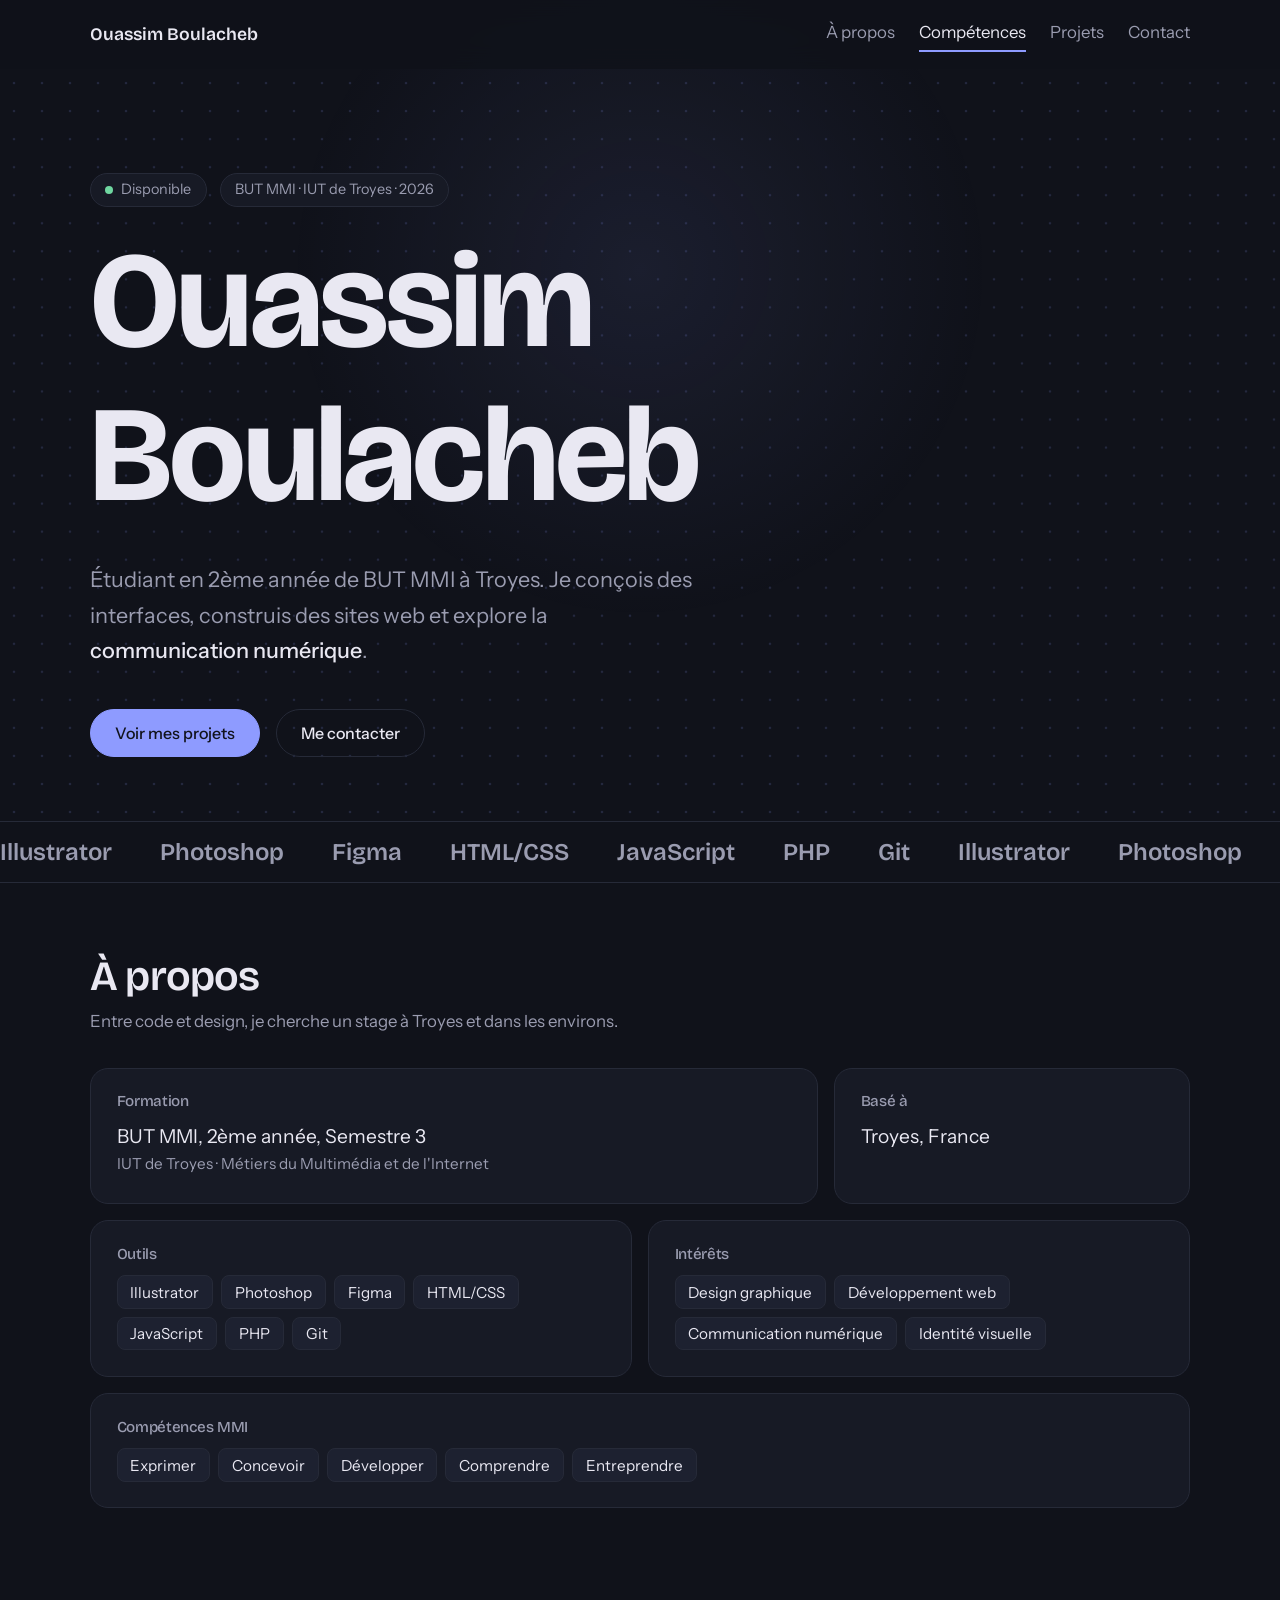
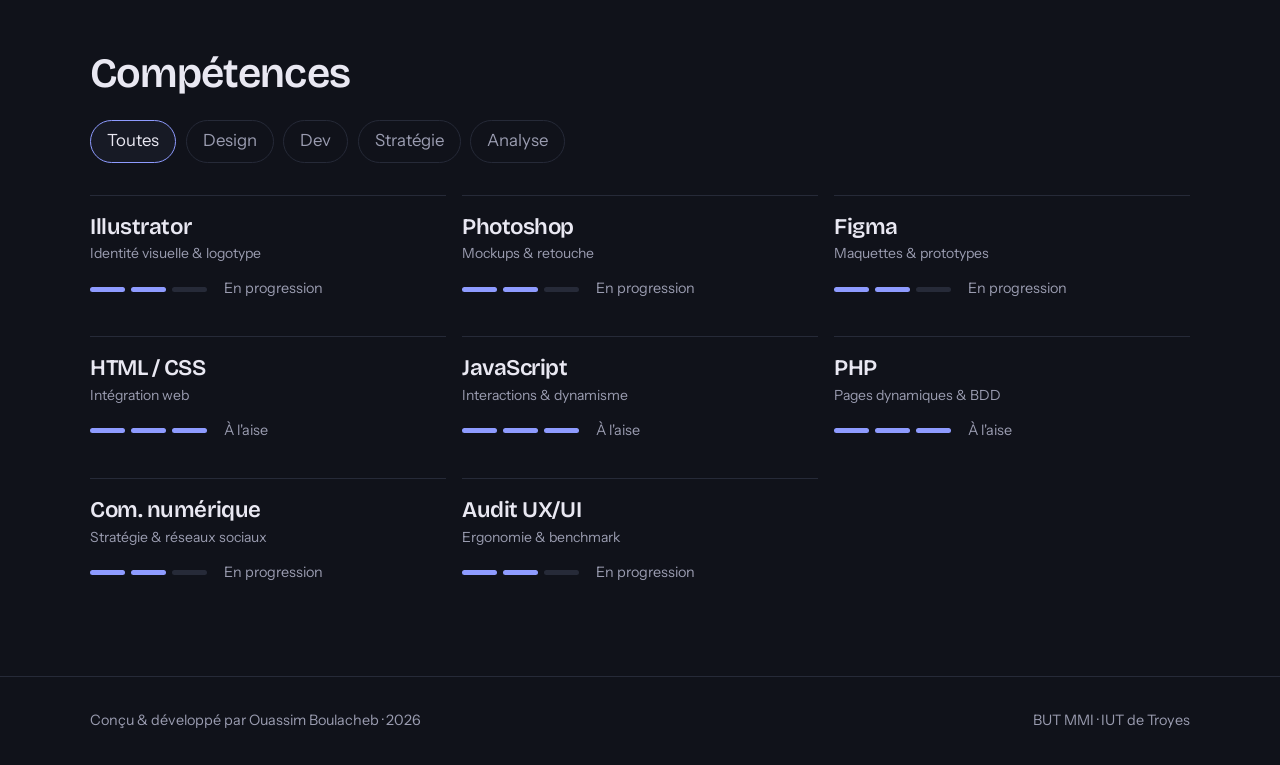
==== commit 41fabde7: "Bouton Voir le code, description plus longue" ====
--- a/index.html
+++ b/index.html
@@ -11,7 +11,7 @@
 <link rel="icon" href="favicon.svg" type="image/svg+xml">
 <meta property="og:type" content="website">
 <meta property="og:title" content="Ouassim Boulacheb — Portfolio MMI">
-<meta property="og:description" content="Étudiant BUT MMI à Troyes. Développeur web, designer UI et communicant numérique.">
+<meta property="og:description" content="Étudiant en 2ème année de BUT MMI à l'IUT de Troyes. Développeur web, designer UI et communicant numérique, à la recherche d'un stage.">
 <meta property="og:url" content="https://ouassimboulacheb.github.io/">
 <meta property="og:image" content="https://ouassimboulacheb.github.io/og-image.png">
 <meta property="og:image:width" content="1200">
